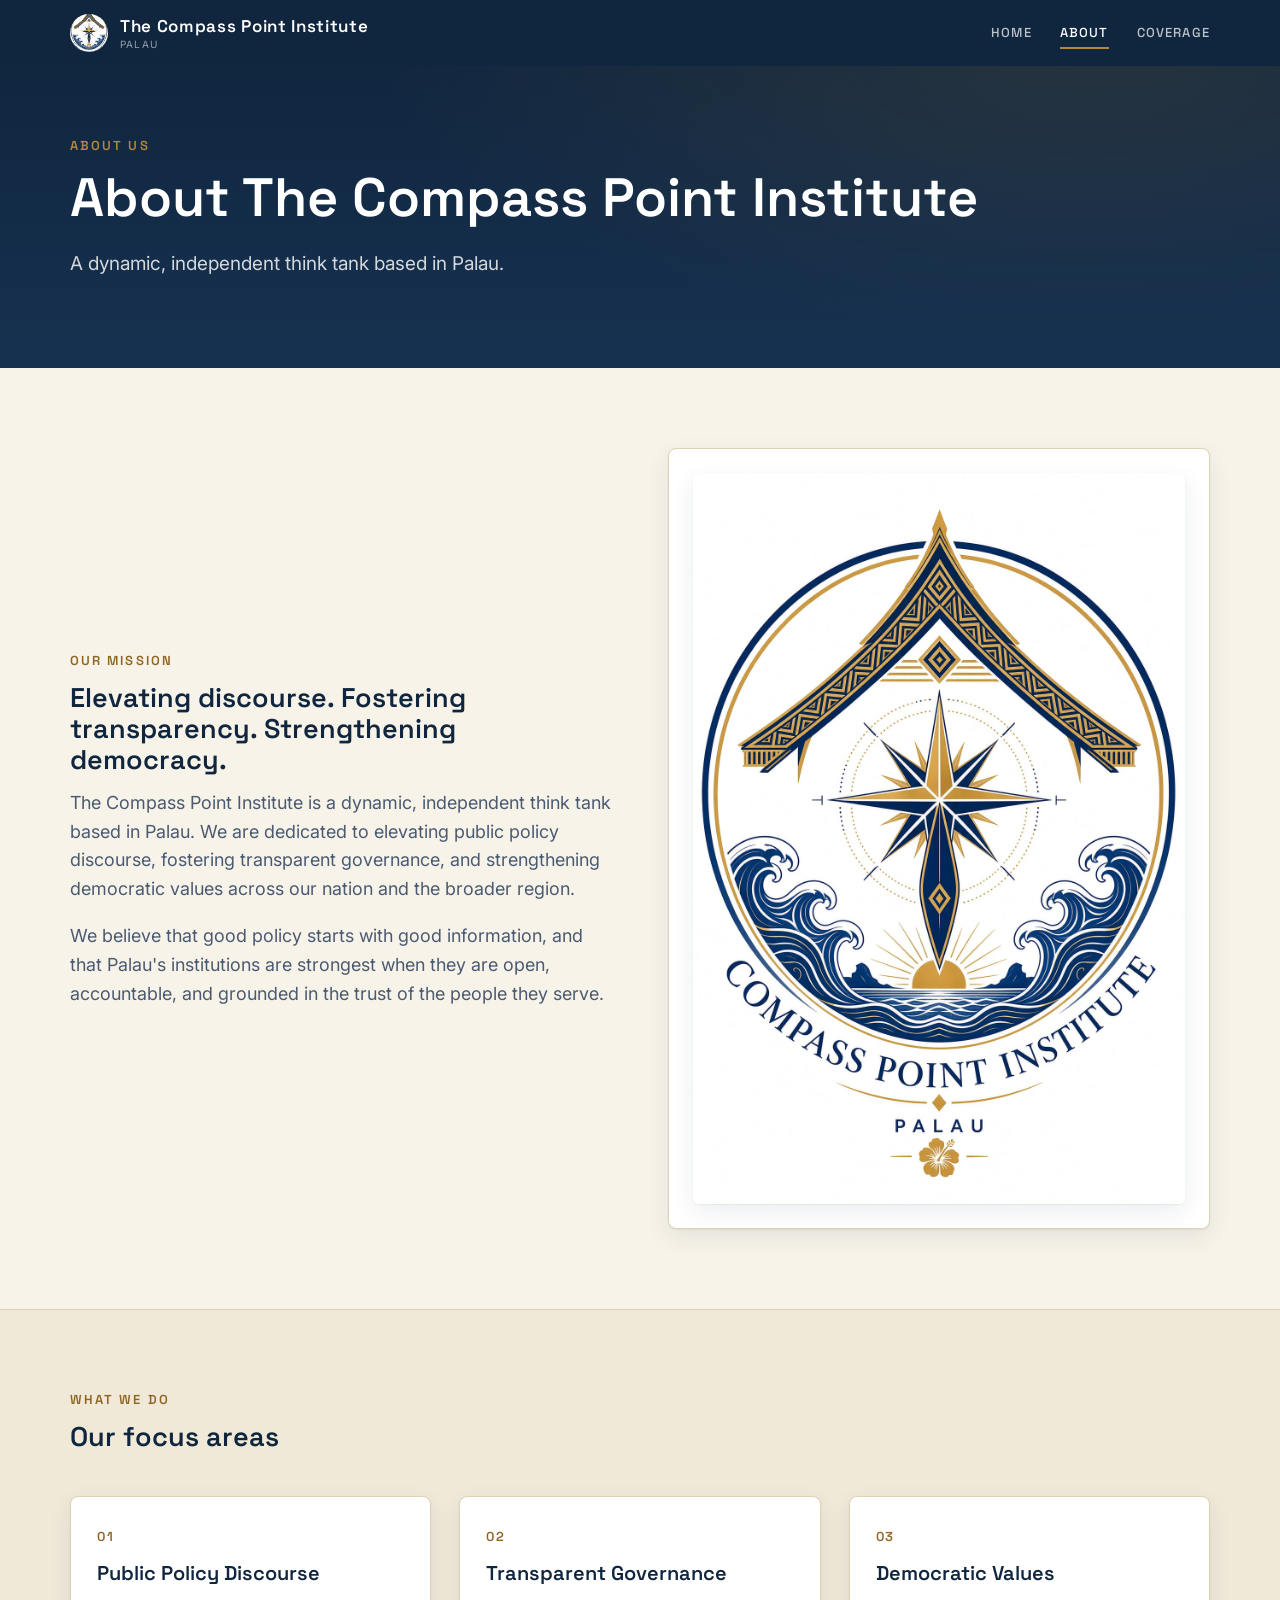
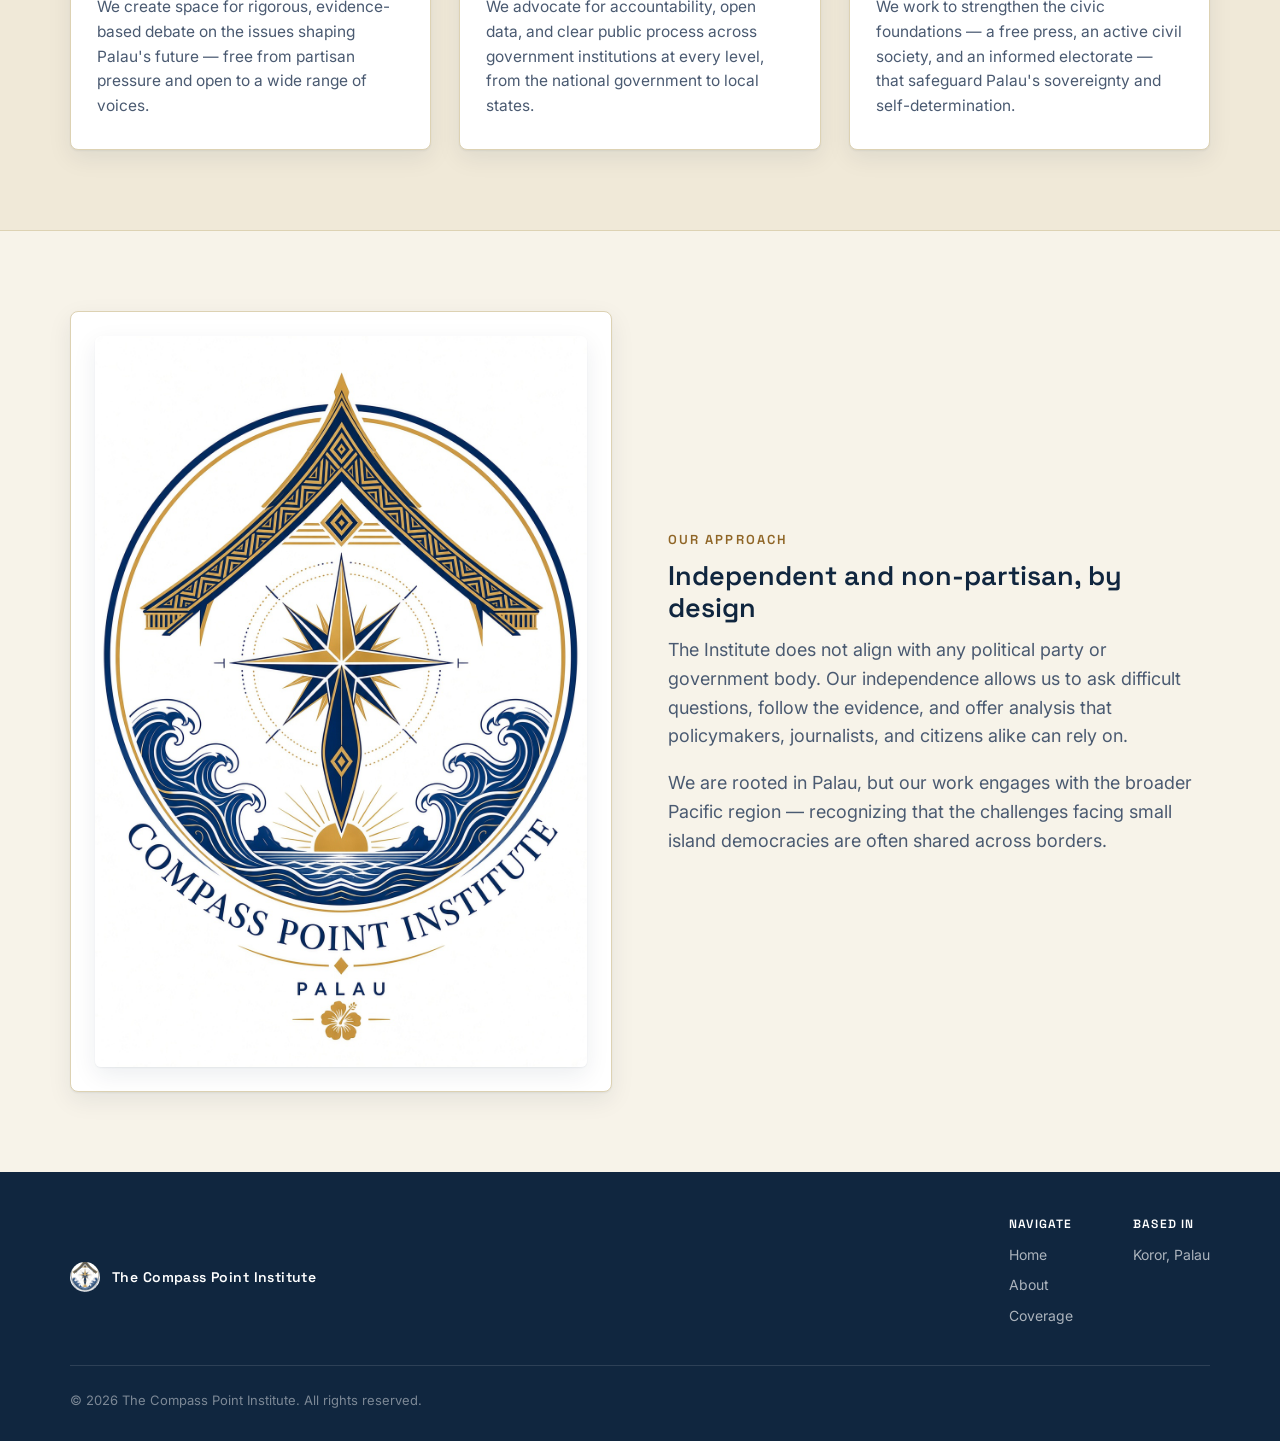
==== about.html @ ee7b90c0 "Fold Coverage into the front page as a section Remove the standalone coverage.html page and add an i" ====
<!DOCTYPE html>
<html lang="en">
<head>
<meta charset="UTF-8">
<meta name="viewport" content="width=device-width, initial-scale=1.0">
<title>About &mdash; The Compass Point Institute</title>
<meta name="description" content="Learn about The Compass Point Institute's mission to elevate public policy discourse, foster transparent governance, and strengthen democratic values in Palau.">
<link rel="icon" type="image/jpeg" href="assets/logo.jpg">
<link rel="preconnect" href="https://fonts.googleapis.com">
<link href="https://fonts.googleapis.com/css2?family=Space+Grotesk:wght@500;600;700&family=Inter:wght@400;500;600&display=swap" rel="stylesheet">
<link rel="stylesheet" href="styles.css">
</head>
<body>

<nav class="site-nav">
  <div class="wrap site-nav-inner">
    <a href="index.html" class="brand">
      <img src="assets/logo.jpg" alt="Compass Point Institute emblem">
      <span class="brand-text">The Compass Point Institute<small>Palau</small></span>
    </a>
    <button class="nav-toggle" aria-label="Toggle menu">&#9776;</button>
    <ul class="nav-links">
      <li><a href="index.html">Home</a></li>
      <li><a href="about.html" class="on">About</a></li>
      <li><a href="index.html#coverage">Coverage</a></li>
    </ul>
  </div>
</nav>

<header class="hero" style="padding: 70px 0;">
  <div class="wrap" style="grid-template-columns: 1fr;">
    <div>
      <span class="eyebrow">About Us</span>
      <h1>About The Compass Point Institute</h1>
      <p class="lede">A dynamic, independent think tank based in Palau.</p>
    </div>
  </div>
</header>

<section>
  <div class="wrap split">
    <div>
      <span class="eyebrow">Our Mission</span>
      <h2>Elevating discourse. Fostering transparency. Strengthening democracy.</h2>
      <p>The Compass Point Institute is a dynamic, independent think tank based in Palau. We are dedicated to elevating public policy discourse, fostering transparent governance, and strengthening democratic values across our nation and the broader region.</p>
      <p>We believe that good policy starts with good information, and that Palau's institutions are strongest when they are open, accountable, and grounded in the trust of the people they serve.</p>
    </div>
    <div class="img-box">
      <img src="assets/logo.jpg" alt="Compass Point Institute emblem">
    </div>
  </div>
</section>

<section class="section-alt">
  <div class="wrap">
    <div class="section-head">
      <span class="eyebrow">What We Do</span>
      <h2>Our focus areas</h2>
    </div>
    <div class="pillars">
      <div class="pillar-card">
        <span class="num">01</span>
        <h3>Public Policy Discourse</h3>
        <p>We create space for rigorous, evidence-based debate on the issues shaping Palau's future &mdash; free from partisan pressure and open to a wide range of voices.</p>
      </div>
      <div class="pillar-card">
        <span class="num">02</span>
        <h3>Transparent Governance</h3>
        <p>We advocate for accountability, open data, and clear public process across government institutions at every level, from the national government to local states.</p>
      </div>
      <div class="pillar-card">
        <span class="num">03</span>
        <h3>Democratic Values</h3>
        <p>We work to strengthen the civic foundations &mdash; a free press, an active civil society, and an informed electorate &mdash; that safeguard Palau's sovereignty and self-determination.</p>
      </div>
    </div>
  </div>
</section>

<section>
  <div class="wrap split">
    <div class="img-box">
      <img src="assets/logo.jpg" alt="Compass Point Institute emblem">
    </div>
    <div>
      <span class="eyebrow">Our Approach</span>
      <h2>Independent and non-partisan, by design</h2>
      <p>The Institute does not align with any political party or government body. Our independence allows us to ask difficult questions, follow the evidence, and offer analysis that policymakers, journalists, and citizens alike can rely on.</p>
      <p>We are rooted in Palau, but our work engages with the broader Pacific region &mdash; recognizing that the challenges facing small island democracies are often shared across borders.</p>
    </div>
  </div>
</section>

<footer class="site-footer">
  <div class="wrap">
    <div class="footer-top">
      <div class="footer-brand">
        <img src="assets/logo.jpg" alt="Compass Point Institute emblem">
        <span>The Compass Point Institute</span>
      </div>
      <div class="footer-cols">
        <div class="footer-col">
          <h4>Navigate</h4>
          <a href="index.html">Home</a>
          <a href="about.html">About</a>
          <a href="index.html#coverage">Coverage</a>
        </div>
        <div class="footer-col">
          <h4>Based In</h4>
          <p>Koror, Palau</p>
        </div>
      </div>
    </div>
    <div class="footer-bottom">
      <span>&copy; 2026 The Compass Point Institute. All rights reserved.</span>
    </div>
  </div>
</footer>

<script src="app.js"></script>
</body>
</html>
---- styles.css ----
:root {
  --paper: #f7f3e9;
  --paper-2: #f0e9d8;
  --card: #ffffff;
  --ink: #10263f;
  --ink-soft: #4a5a71;
  --line: #ddd2b3;
  --line-strong: #c7b98c;
  --gold: #b8863b;
  --gold-deep: #8f6526;
  --lagoon: #0e7a72;
  --shadow: 0 1px 2px rgba(16, 38, 63, 0.06), 0 8px 24px rgba(16, 38, 63, 0.08);
  --maxw: 1140px;
  --font-heading: "Space Grotesk", "Helvetica Neue", Arial, sans-serif;
  --font-body: "Inter", "Helvetica Neue", Arial, sans-serif;
}

* { box-sizing: border-box; }
html { -webkit-text-size-adjust: 100%; scroll-behavior: smooth; }

body {
  margin: 0;
  background: var(--paper);
  color: var(--ink);
  font-family: var(--font-body);
  font-size: 18px;
  line-height: 1.6;
  -webkit-font-smoothing: antialiased;
}

a { color: inherit; }
img { max-width: 100%; display: block; }

.wrap { width: min(var(--maxw), 92%); margin: 0 auto; }

h1, h2, h3, h4 {
  font-family: var(--font-heading);
  font-weight: 600;
  line-height: 1.15;
  margin: 0 0 0.5em;
  color: var(--ink);
}

p { margin: 0 0 1em; color: var(--ink-soft); }

.eyebrow {
  font-family: var(--font-heading);
  text-transform: uppercase;
  letter-spacing: 0.16em;
  font-size: 13px;
  font-weight: 600;
  color: var(--gold-deep);
  margin: 0 0 10px;
  display: block;
}

/* ---------- Nav ---------- */
.site-nav {
  background: var(--ink);
  position: sticky;
  top: 0;
  z-index: 40;
}
.site-nav-inner {
  display: flex;
  align-items: center;
  justify-content: space-between;
  padding: 14px 0;
  gap: 24px;
}
.brand {
  display: flex;
  align-items: center;
  gap: 12px;
  text-decoration: none;
  color: #fff;
}
.brand img {
  width: 38px;
  height: 38px;
  border-radius: 50%;
  object-fit: cover;
  object-position: 50% 45%;
}
.brand-text {
  font-family: var(--font-heading);
  font-weight: 600;
  letter-spacing: 0.04em;
  font-size: 17px;
  line-height: 1.2;
}
.brand-text small {
  display: block;
  font-family: var(--font-body);
  font-weight: 400;
  letter-spacing: 0.12em;
  text-transform: uppercase;
  font-size: 10px;
  color: rgba(255, 255, 255, 0.55);
  margin-top: 2px;
}
.nav-links {
  display: flex;
  gap: 28px;
  font-family: var(--font-heading);
  font-weight: 500;
  text-transform: uppercase;
  letter-spacing: 0.09em;
  font-size: 13px;
  list-style: none;
  margin: 0;
  padding: 0;
}
.nav-links a {
  color: rgba(255, 255, 255, 0.72);
  text-decoration: none;
  padding: 6px 0;
  border-bottom: 2px solid transparent;
}
.nav-links a:hover, .nav-links a.on {
  color: #fff;
  border-bottom-color: var(--gold);
}
.nav-toggle {
  display: none;
  background: none;
  border: 1px solid rgba(255,255,255,0.3);
  border-radius: 6px;
  color: #fff;
  width: 40px;
  height: 36px;
  font-size: 18px;
  cursor: pointer;
}

/* ---------- Hero ---------- */
.hero {
  background:
    radial-gradient(1200px 500px at 85% -10%, rgba(184,134,59,0.14), transparent 60%),
    linear-gradient(180deg, var(--ink) 0%, #163150 100%);
  color: #fff;
  padding: 90px 0 100px;
}
.hero .wrap {
  display: grid;
  grid-template-columns: 1.2fr 0.8fr;
  gap: 48px;
  align-items: center;
}
.hero h1 {
  color: #fff;
  font-size: clamp(34px, 4.4vw, 54px);
  margin-bottom: 20px;
}
.hero p.lede {
  color: rgba(255,255,255,0.82);
  font-size: 19px;
  max-width: 52ch;
}
.hero .eyebrow { color: var(--gold); }
.hero-emblem {
  justify-self: center;
  width: min(230px, 70%);
  filter: drop-shadow(0 12px 30px rgba(0,0,0,0.35));
}
.hero-emblem img { width: 100%; border-radius: 12px; }

.cta-row { display: flex; gap: 16px; margin-top: 30px; flex-wrap: wrap; }
.btn {
  display: inline-block;
  font-family: var(--font-heading);
  font-weight: 600;
  text-decoration: none;
  padding: 13px 26px;
  border-radius: 4px;
  letter-spacing: 0.03em;
  font-size: 15px;
  transition: transform 0.15s ease, box-shadow 0.15s ease;
}
.btn-gold {
  background: var(--gold);
  color: var(--ink);
}
.btn-gold:hover { background: #c8974a; }
.btn-ghost {
  border: 1px solid rgba(255,255,255,0.4);
  color: #fff;
}
.btn-ghost:hover { border-color: #fff; background: rgba(255,255,255,0.08); }

/* ---------- Sections ---------- */
section { padding: 80px 0; }
.section-tight { padding: 60px 0; }
.section-head { max-width: 62ch; margin-bottom: 44px; }
.section-alt { background: var(--paper-2); border-top: 1px solid var(--line); border-bottom: 1px solid var(--line); }

.pillars {
  display: grid;
  grid-template-columns: repeat(3, 1fr);
  gap: 28px;
}
.pillar-card {
  background: var(--card);
  border: 1px solid var(--line);
  border-radius: 8px;
  padding: 30px 26px;
  box-shadow: var(--shadow);
}
.pillar-card .num {
  font-family: var(--font-heading);
  color: var(--gold-deep);
  font-size: 13px;
  letter-spacing: 0.14em;
  font-weight: 600;
  margin-bottom: 14px;
  display: block;
}
.pillar-card h3 { font-size: 20px; margin-bottom: 10px; }
.pillar-card p { margin: 0; font-size: 15.5px; }

.split {
  display: grid;
  grid-template-columns: 1fr 1fr;
  gap: 56px;
  align-items: center;
}
.split img, .split .img-box {
  border-radius: 8px;
  box-shadow: var(--shadow);
}
.img-box {
  aspect-ratio: 3/4;
  background: var(--card);
  border: 1px solid var(--line);
  display: flex;
  align-items: center;
  justify-content: center;
  padding: 24px;
}
.img-box img { width: 100%; border-radius: 6px; }

.stat-row {
  display: grid;
  grid-template-columns: repeat(3, 1fr);
  gap: 28px;
  margin-top: 10px;
}
.stat {
  text-align: center;
  padding: 20px;
}
.stat .n {
  font-family: var(--font-heading);
  font-size: 40px;
  font-weight: 700;
  color: var(--gold-deep);
}
.stat .l {
  font-size: 13px;
  text-transform: uppercase;
  letter-spacing: 0.1em;
  color: var(--ink-soft);
}

/* ---------- Team ---------- */
.team-grid {
  display: grid;
  grid-template-columns: repeat(3, 1fr);
  gap: 30px;
}
.team-card {
  background: var(--card);
  border: 1px solid var(--line);
  border-radius: 8px;
  overflow: hidden;
  box-shadow: var(--shadow);
}
.team-photo {
  aspect-ratio: 1;
  background: linear-gradient(135deg, var(--paper-2), var(--line));
  display: flex;
  align-items: center;
  justify-content: center;
  color: var(--ink-soft);
  font-family: var(--font-heading);
  font-size: 13px;
  letter-spacing: 0.08em;
  text-transform: uppercase;
}
.team-body { padding: 20px 22px 24px; }
.team-body h3 { font-size: 18px; margin-bottom: 2px; }
.team-role {
  font-family: var(--font-heading);
  font-size: 13px;
  color: var(--gold-deep);
  text-transform: uppercase;
  letter-spacing: 0.06em;
  margin-bottom: 10px;
  display: block;
}
.team-body p { font-size: 15px; margin: 0; }
.placeholder-tag {
  display: inline-block;
  margin-top: 12px;
  font-size: 11px;
  text-transform: uppercase;
  letter-spacing: 0.08em;
  background: var(--paper-2);
  border: 1px dashed var(--line-strong);
  color: var(--ink-soft);
  padding: 3px 8px;
  border-radius: 4px;
}

/* ---------- Press / Coverage ---------- */
.press-list {
  display: flex;
  flex-direction: column;
  gap: 22px;
}
.press-card {
  background: var(--card);
  border: 1px solid var(--line);
  border-radius: 8px;
  padding: 30px 32px;
  box-shadow: var(--shadow);
  display: flex;
  justify-content: space-between;
  align-items: flex-start;
  gap: 24px;
  flex-wrap: wrap;
}
.press-card-body { flex: 1 1 420px; }
.press-meta {
  font-family: var(--font-heading);
  font-size: 12px;
  text-transform: uppercase;
  letter-spacing: 0.09em;
  color: var(--gold-deep);
  margin-bottom: 10px;
  display: block;
}
.press-card h3 { font-size: 21px; margin-bottom: 10px; }
.press-card p { margin: 0; font-size: 15.5px; }
.press-card .btn {
  flex-shrink: 0;
  font-size: 14px;
  padding: 11px 22px;
}

/* ---------- Contact ---------- */
.contact-grid {
  display: grid;
  grid-template-columns: 1fr 1fr;
  gap: 56px;
}
.contact-card {
  background: var(--card);
  border: 1px solid var(--line);
  border-radius: 8px;
  padding: 34px;
  box-shadow: var(--shadow);
}
.contact-list { list-style: none; margin: 0; padding: 0; }
.contact-list li {
  padding: 14px 0;
  border-bottom: 1px solid var(--line);
  display: flex;
  gap: 14px;
}
.contact-list li:last-child { border-bottom: none; }
.contact-list .k {
  font-family: var(--font-heading);
  font-size: 12px;
  text-transform: uppercase;
  letter-spacing: 0.1em;
  color: var(--gold-deep);
  width: 100px;
  flex-shrink: 0;
  padding-top: 2px;
}
.contact-list .v a { text-decoration: none; }
.contact-list .v a:hover { text-decoration: underline; }

/* ---------- Quote / CTA band ---------- */
.band {
  background: linear-gradient(180deg, #163150, var(--ink));
  color: #fff;
  text-align: center;
}
.band h2 { color: #fff; font-size: clamp(24px, 3vw, 34px); }
.band p { color: rgba(255,255,255,0.78); max-width: 60ch; margin: 0 auto 24px; }

/* ---------- Footer ---------- */
.site-footer {
  background: var(--ink);
  color: rgba(255,255,255,0.65);
  padding: 46px 0 30px;
  font-size: 14px;
}
.footer-top {
  display: flex;
  justify-content: space-between;
  gap: 40px;
  padding-bottom: 30px;
  border-bottom: 1px solid rgba(255,255,255,0.12);
  margin-bottom: 24px;
  flex-wrap: wrap;
}
.footer-brand { display: flex; gap: 12px; align-items: center; }
.footer-brand img {
  width: 30px;
  height: 30px;
  border-radius: 50%;
  object-fit: cover;
  object-position: 50% 45%;
}
.footer-brand span {
  font-family: var(--font-heading);
  color: #fff;
  font-weight: 600;
  letter-spacing: 0.03em;
}
.footer-cols { display: flex; gap: 60px; flex-wrap: wrap; }
.footer-col h4 {
  color: #fff;
  font-size: 12px;
  text-transform: uppercase;
  letter-spacing: 0.1em;
  margin-bottom: 12px;
}
.footer-col a, .footer-col p {
  display: block;
  color: rgba(255,255,255,0.65);
  text-decoration: none;
  margin-bottom: 8px;
  font-size: 14px;
}
.footer-col a:hover { color: #fff; }
.footer-bottom {
  display: flex;
  justify-content: space-between;
  flex-wrap: wrap;
  gap: 10px;
  font-size: 13px;
  color: rgba(255,255,255,0.45);
}

/* ---------- Responsive ---------- */
@media (max-width: 860px) {
  .hero .wrap { grid-template-columns: 1fr; text-align: left; }
  .hero-emblem { justify-self: start; width: 140px; order: -1; }
  .pillars, .team-grid, .stat-row { grid-template-columns: 1fr; }
  .split { grid-template-columns: 1fr; }
  .contact-grid { grid-template-columns: 1fr; }
  .nav-links {
    position: absolute;
    top: 100%; left: 0; right: 0;
    background: var(--ink);
    flex-direction: column;
    padding: 10px 0 20px;
    gap: 4px;
    display: none;
  }
  .nav-links.open { display: flex; }
  .nav-links a { display: block; padding: 10px 6%; }
  .nav-toggle { display: block; }
}
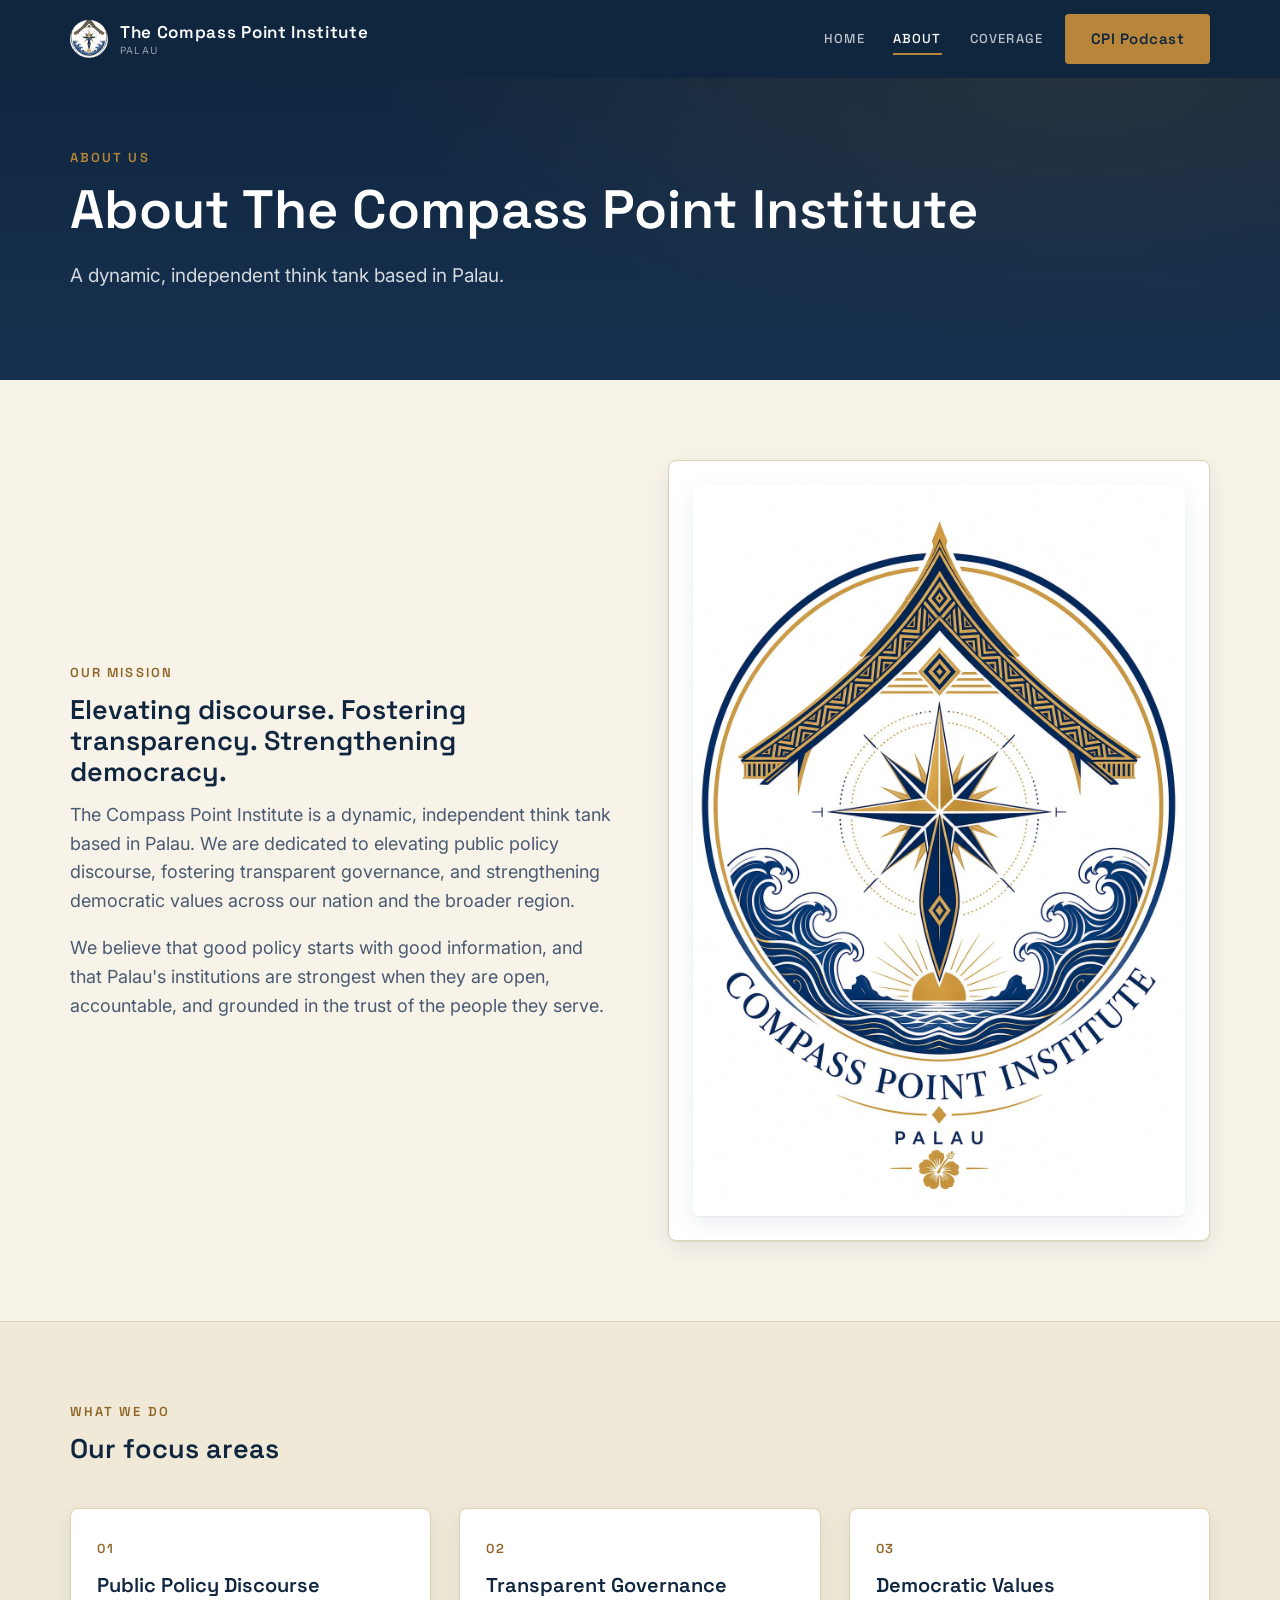
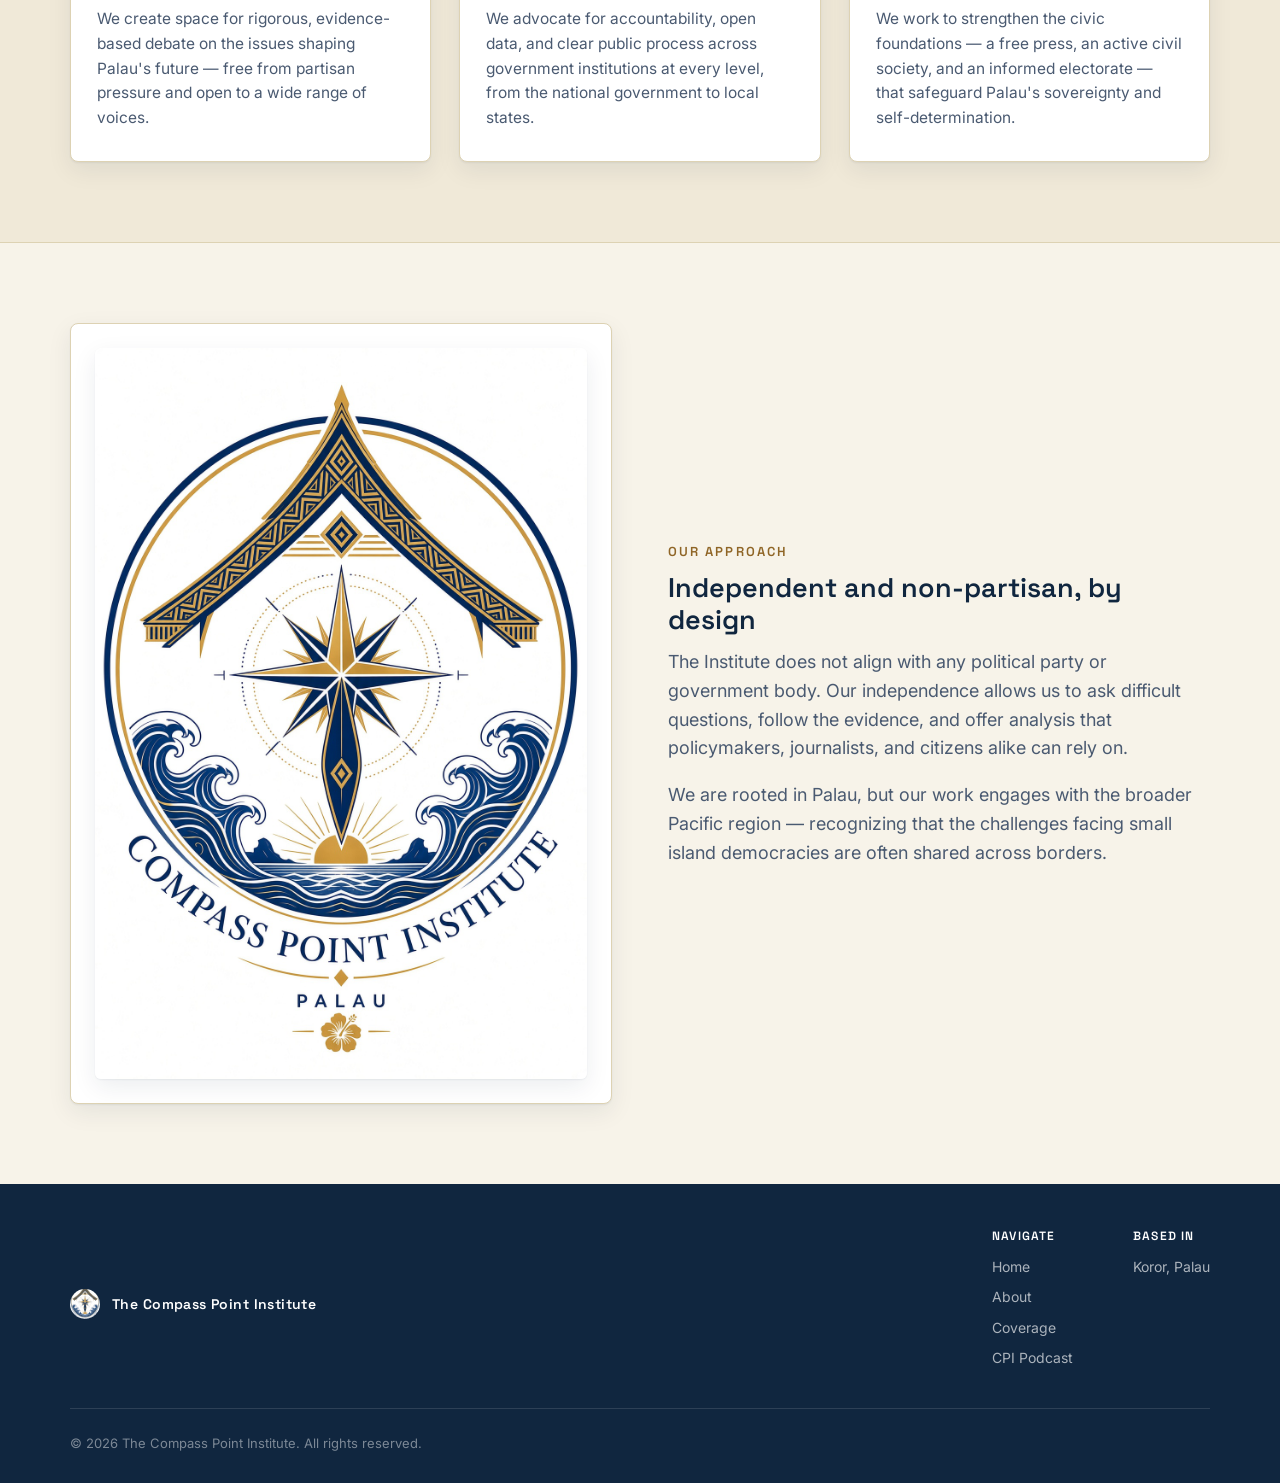
==== commit b0318d36: "Add CPI Podcast nav button and first episode Add a gold "CPI Podcast" button to the nav on Home/Abou" ====
--- a/about.html
+++ b/about.html
@@ -19,11 +19,14 @@
       <span class="brand-text">The Compass Point Institute<small>Palau</small></span>
     </a>
     <button class="nav-toggle" aria-label="Toggle menu">&#9776;</button>
-    <ul class="nav-links">
-      <li><a href="index.html">Home</a></li>
-      <li><a href="about.html" class="on">About</a></li>
-      <li><a href="index.html#coverage">Coverage</a></li>
-    </ul>
+    <div class="nav-right">
+      <ul class="nav-links">
+        <li><a href="index.html">Home</a></li>
+        <li><a href="about.html" class="on">About</a></li>
+        <li><a href="index.html#coverage">Coverage</a></li>
+      </ul>
+      <a href="podcast.html" class="btn btn-gold nav-btn">CPI Podcast</a>
+    </div>
   </div>
 </nav>
 
@@ -104,6 +107,7 @@
           <a href="index.html">Home</a>
           <a href="about.html">About</a>
           <a href="index.html#coverage">Coverage</a>
+          <a href="podcast.html">CPI Podcast</a>
         </div>
         <div class="footer-col">
           <h4>Based In</h4>
--- a/styles.css
+++ b/styles.css
@@ -99,6 +99,16 @@
   color: rgba(255, 255, 255, 0.55);
   margin-top: 2px;
 }
+.nav-right {
+  display: flex;
+  align-items: center;
+  gap: 22px;
+}
+.nav-btn {
+  padding: 9px 18px;
+  font-size: 12px;
+  white-space: nowrap;
+}
 .nav-links {
   display: flex;
   gap: 28px;
@@ -347,6 +357,30 @@
   font-size: 14px;
   padding: 11px 22px;
 }
+
+/* ---------- Episodes ---------- */
+.episode-card {
+  background: var(--card);
+  border: 1px solid var(--line);
+  border-radius: 8px;
+  overflow: hidden;
+  box-shadow: var(--shadow);
+  max-width: 720px;
+}
+.episode-video {
+  position: relative;
+  aspect-ratio: 16 / 9;
+  background: #000;
+}
+.episode-video iframe {
+  position: absolute;
+  inset: 0;
+  width: 100%;
+  height: 100%;
+  border: 0;
+}
+.episode-body { padding: 26px 28px; }
+.episode-body h3 { font-size: 20px; margin-bottom: 14px; }
 
 /* ---------- Contact ---------- */
 .contact-grid {
@@ -465,4 +499,8 @@
   .nav-links.open { display: flex; }
   .nav-links a { display: block; padding: 10px 6%; }
   .nav-toggle { display: block; }
-}
+  .nav-right { gap: 12px; }
+  .nav-btn { padding: 8px 12px; font-size: 11px; }
+  .brand-text { font-size: 14px; }
+  .brand-text small { display: none; }
+}
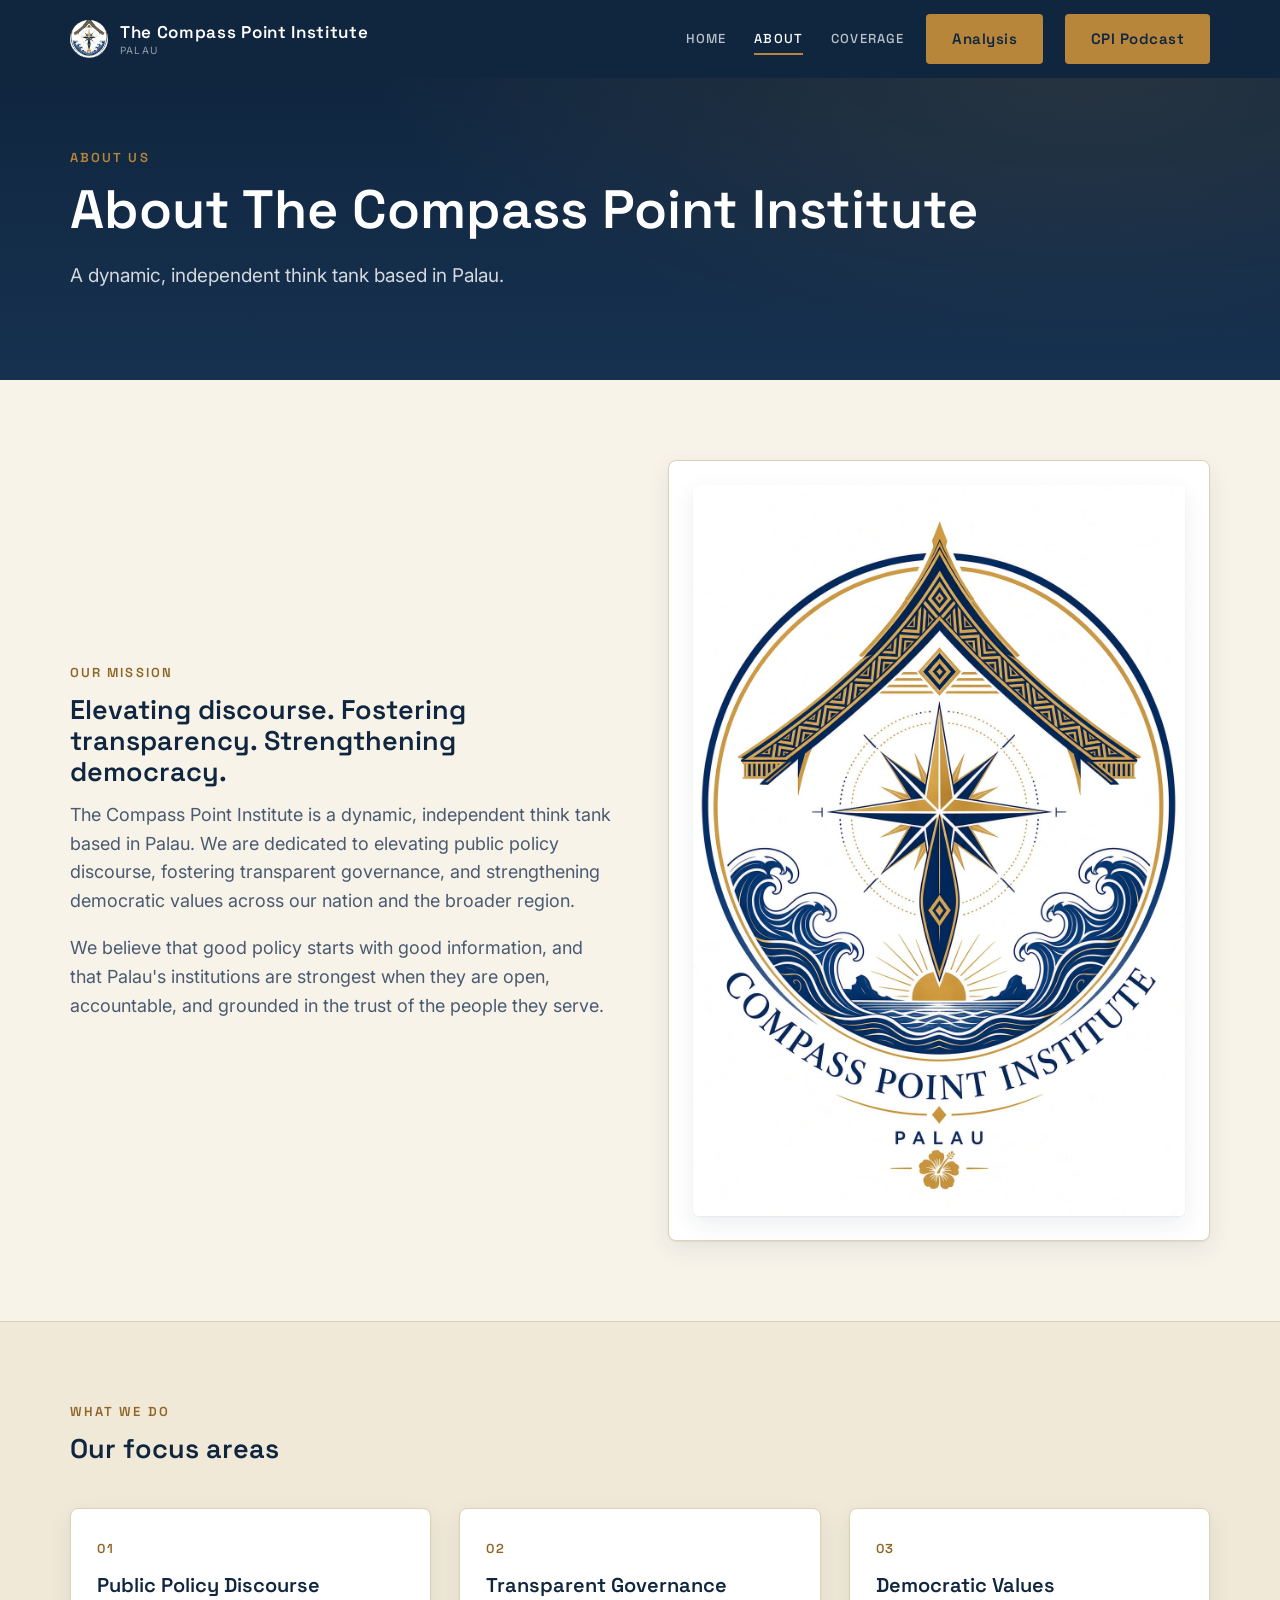
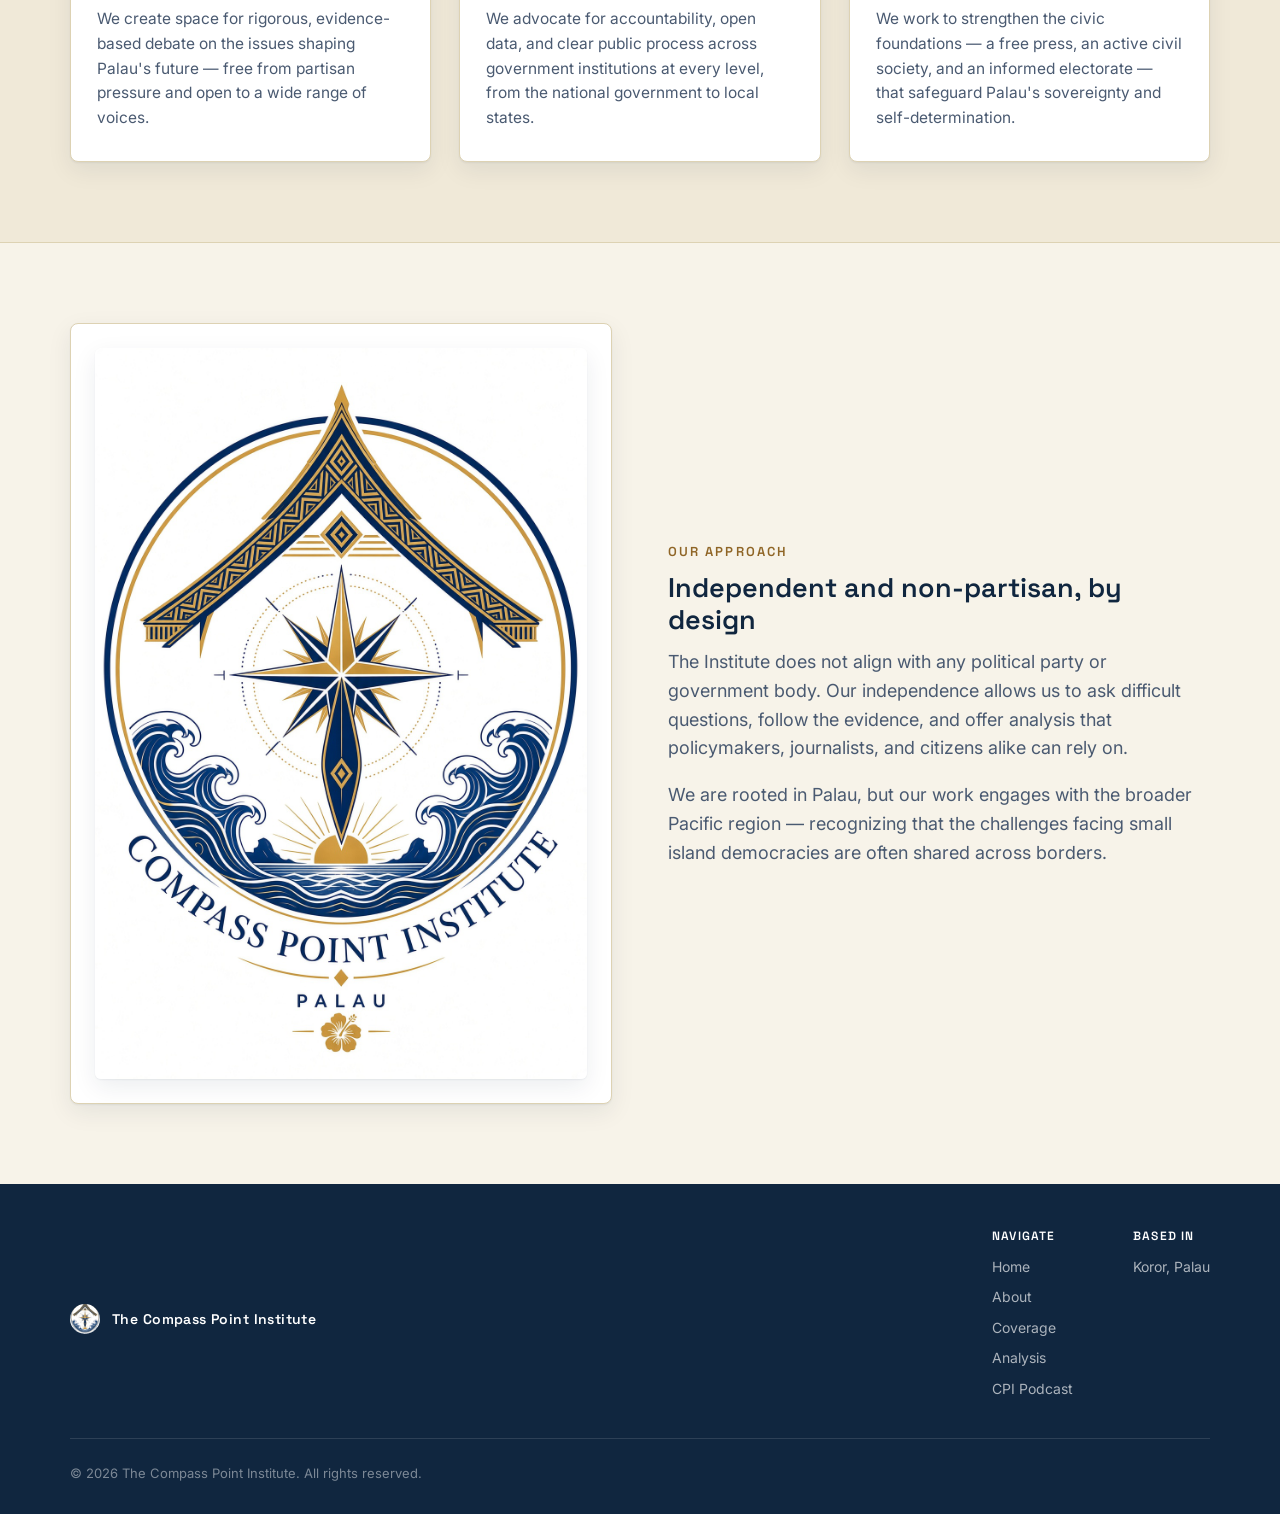
==== commit 41800231: "Add Analysis nav button and placeholder page New analysis.html follows the same coming-soon pattern " ====
--- a/about.html
+++ b/about.html
@@ -25,6 +25,7 @@
         <li><a href="about.html" class="on">About</a></li>
         <li><a href="index.html#coverage">Coverage</a></li>
       </ul>
+      <a href="analysis.html" class="btn btn-gold nav-btn">Analysis</a>
       <a href="podcast.html" class="btn btn-gold nav-btn">CPI Podcast</a>
     </div>
   </div>
@@ -107,6 +108,7 @@
           <a href="index.html">Home</a>
           <a href="about.html">About</a>
           <a href="index.html#coverage">Coverage</a>
+          <a href="analysis.html">Analysis</a>
           <a href="podcast.html">CPI Podcast</a>
         </div>
         <div class="footer-col">
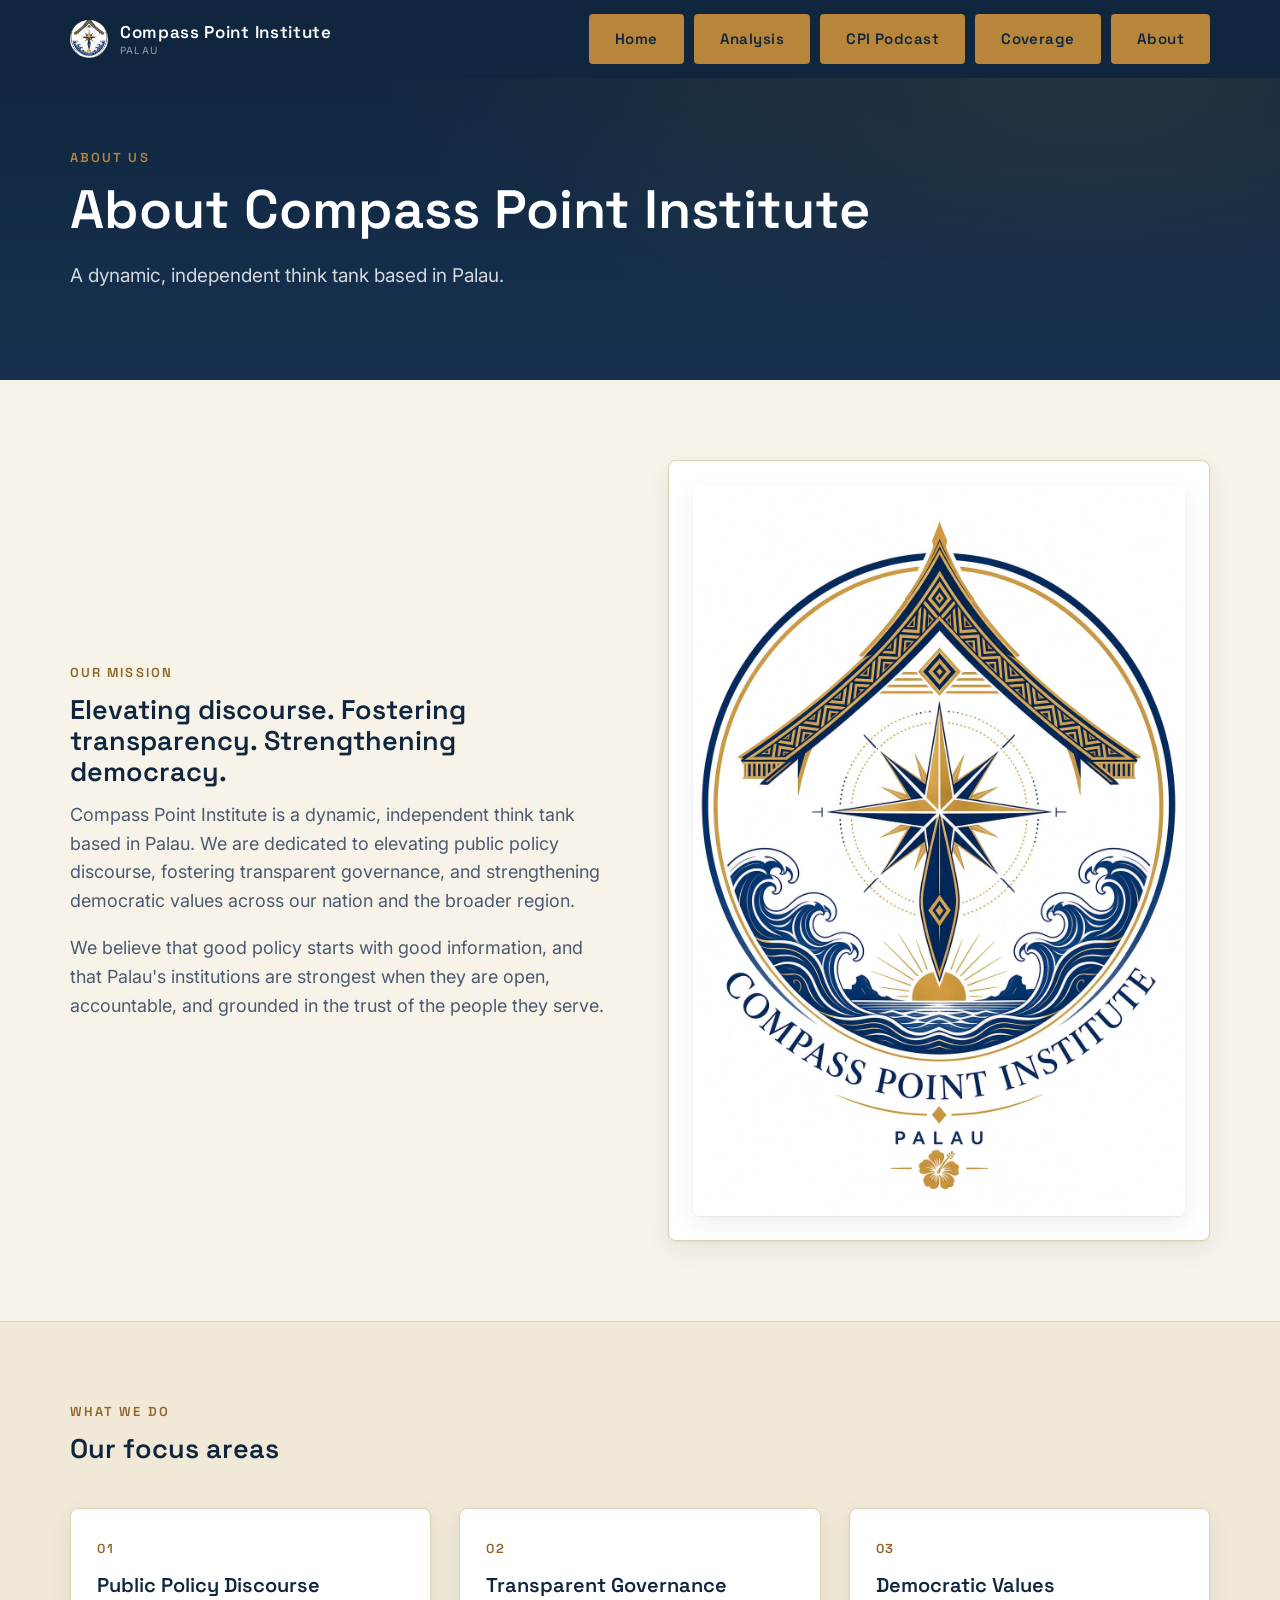
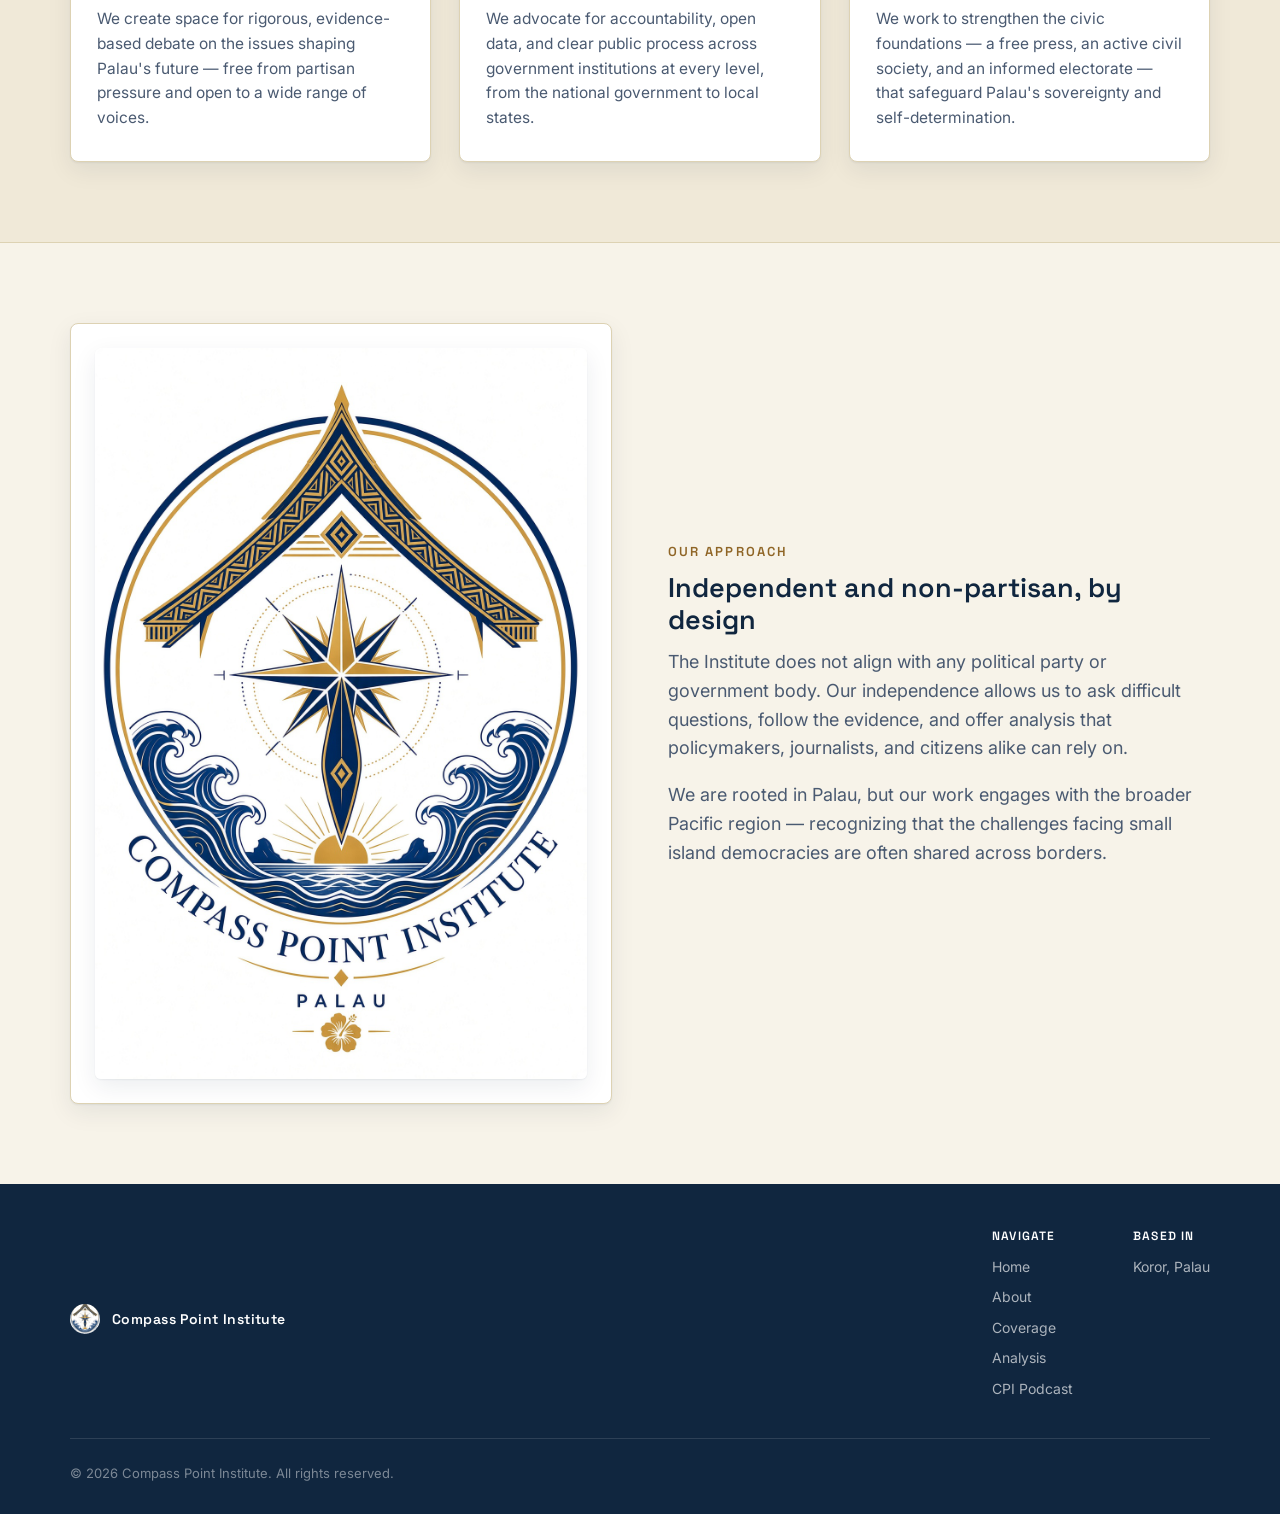
==== commit 4d743c62: "Unify nav as buttons, reorder, add homepage teasers, drop "The" - Reorder nav to Home, Analysis, CPI" ====
--- a/about.html
+++ b/about.html
@@ -3,8 +3,8 @@
 <head>
 <meta charset="UTF-8">
 <meta name="viewport" content="width=device-width, initial-scale=1.0">
-<title>About &mdash; The Compass Point Institute</title>
-<meta name="description" content="Learn about The Compass Point Institute's mission to elevate public policy discourse, foster transparent governance, and strengthen democratic values in Palau.">
+<title>About &mdash; Compass Point Institute</title>
+<meta name="description" content="Learn about Compass Point Institute's mission to elevate public policy discourse, foster transparent governance, and strengthen democratic values in Palau.">
 <link rel="icon" type="image/jpeg" href="assets/logo.jpg">
 <link rel="preconnect" href="https://fonts.googleapis.com">
 <link href="https://fonts.googleapis.com/css2?family=Space+Grotesk:wght@500;600;700&family=Inter:wght@400;500;600&display=swap" rel="stylesheet">
@@ -16,18 +16,16 @@
   <div class="wrap site-nav-inner">
     <a href="index.html" class="brand">
       <img src="assets/logo.jpg" alt="Compass Point Institute emblem">
-      <span class="brand-text">The Compass Point Institute<small>Palau</small></span>
+      <span class="brand-text">Compass Point Institute<small>Palau</small></span>
     </a>
     <button class="nav-toggle" aria-label="Toggle menu">&#9776;</button>
-    <div class="nav-right">
-      <ul class="nav-links">
-        <li><a href="index.html">Home</a></li>
-        <li><a href="about.html" class="on">About</a></li>
-        <li><a href="index.html#coverage">Coverage</a></li>
-      </ul>
-      <a href="analysis.html" class="btn btn-gold nav-btn">Analysis</a>
-      <a href="podcast.html" class="btn btn-gold nav-btn">CPI Podcast</a>
-    </div>
+    <ul class="nav-links">
+      <li><a href="index.html" class="btn btn-gold nav-btn">Home</a></li>
+      <li><a href="analysis.html" class="btn btn-gold nav-btn">Analysis</a></li>
+      <li><a href="podcast.html" class="btn btn-gold nav-btn">CPI Podcast</a></li>
+      <li><a href="index.html#coverage" class="btn btn-gold nav-btn">Coverage</a></li>
+      <li><a href="about.html" class="btn btn-gold nav-btn">About</a></li>
+    </ul>
   </div>
 </nav>
 
@@ -35,7 +33,7 @@
   <div class="wrap" style="grid-template-columns: 1fr;">
     <div>
       <span class="eyebrow">About Us</span>
-      <h1>About The Compass Point Institute</h1>
+      <h1>About Compass Point Institute</h1>
       <p class="lede">A dynamic, independent think tank based in Palau.</p>
     </div>
   </div>
@@ -46,7 +44,7 @@
     <div>
       <span class="eyebrow">Our Mission</span>
       <h2>Elevating discourse. Fostering transparency. Strengthening democracy.</h2>
-      <p>The Compass Point Institute is a dynamic, independent think tank based in Palau. We are dedicated to elevating public policy discourse, fostering transparent governance, and strengthening democratic values across our nation and the broader region.</p>
+      <p>Compass Point Institute is a dynamic, independent think tank based in Palau. We are dedicated to elevating public policy discourse, fostering transparent governance, and strengthening democratic values across our nation and the broader region.</p>
       <p>We believe that good policy starts with good information, and that Palau's institutions are strongest when they are open, accountable, and grounded in the trust of the people they serve.</p>
     </div>
     <div class="img-box">
@@ -100,7 +98,7 @@
     <div class="footer-top">
       <div class="footer-brand">
         <img src="assets/logo.jpg" alt="Compass Point Institute emblem">
-        <span>The Compass Point Institute</span>
+        <span>Compass Point Institute</span>
       </div>
       <div class="footer-cols">
         <div class="footer-col">
@@ -118,7 +116,7 @@
       </div>
     </div>
     <div class="footer-bottom">
-      <span>&copy; 2026 The Compass Point Institute. All rights reserved.</span>
+      <span>&copy; 2026 Compass Point Institute. All rights reserved.</span>
     </div>
   </div>
 </footer>
--- a/styles.css
+++ b/styles.css
@@ -99,37 +99,19 @@
   color: rgba(255, 255, 255, 0.55);
   margin-top: 2px;
 }
-.nav-right {
-  display: flex;
-  align-items: center;
-  gap: 22px;
-}
 .nav-btn {
   padding: 9px 18px;
   font-size: 12px;
+  text-transform: none;
   white-space: nowrap;
 }
 .nav-links {
   display: flex;
-  gap: 28px;
-  font-family: var(--font-heading);
-  font-weight: 500;
-  text-transform: uppercase;
-  letter-spacing: 0.09em;
-  font-size: 13px;
+  align-items: center;
+  gap: 10px;
   list-style: none;
   margin: 0;
   padding: 0;
-}
-.nav-links a {
-  color: rgba(255, 255, 255, 0.72);
-  text-decoration: none;
-  padding: 6px 0;
-  border-bottom: 2px solid transparent;
-}
-.nav-links a:hover, .nav-links a.on {
-  color: #fff;
-  border-bottom-color: var(--gold);
 }
 .nav-toggle {
   display: none;
@@ -487,20 +469,14 @@
   .pillars, .team-grid, .stat-row { grid-template-columns: 1fr; }
   .split { grid-template-columns: 1fr; }
   .contact-grid { grid-template-columns: 1fr; }
+  .site-nav-inner { flex-wrap: wrap; row-gap: 12px; }
   .nav-links {
-    position: absolute;
-    top: 100%; left: 0; right: 0;
-    background: var(--ink);
-    flex-direction: column;
-    padding: 10px 0 20px;
-    gap: 4px;
-    display: none;
+    width: 100%;
+    flex-wrap: wrap;
+    gap: 8px;
   }
-  .nav-links.open { display: flex; }
-  .nav-links a { display: block; padding: 10px 6%; }
-  .nav-toggle { display: block; }
-  .nav-right { gap: 12px; }
-  .nav-btn { padding: 8px 12px; font-size: 11px; }
+  .nav-toggle { display: none; }
+  .nav-btn { padding: 7px 12px; font-size: 11px; }
   .brand-text { font-size: 14px; }
   .brand-text small { display: none; }
 }
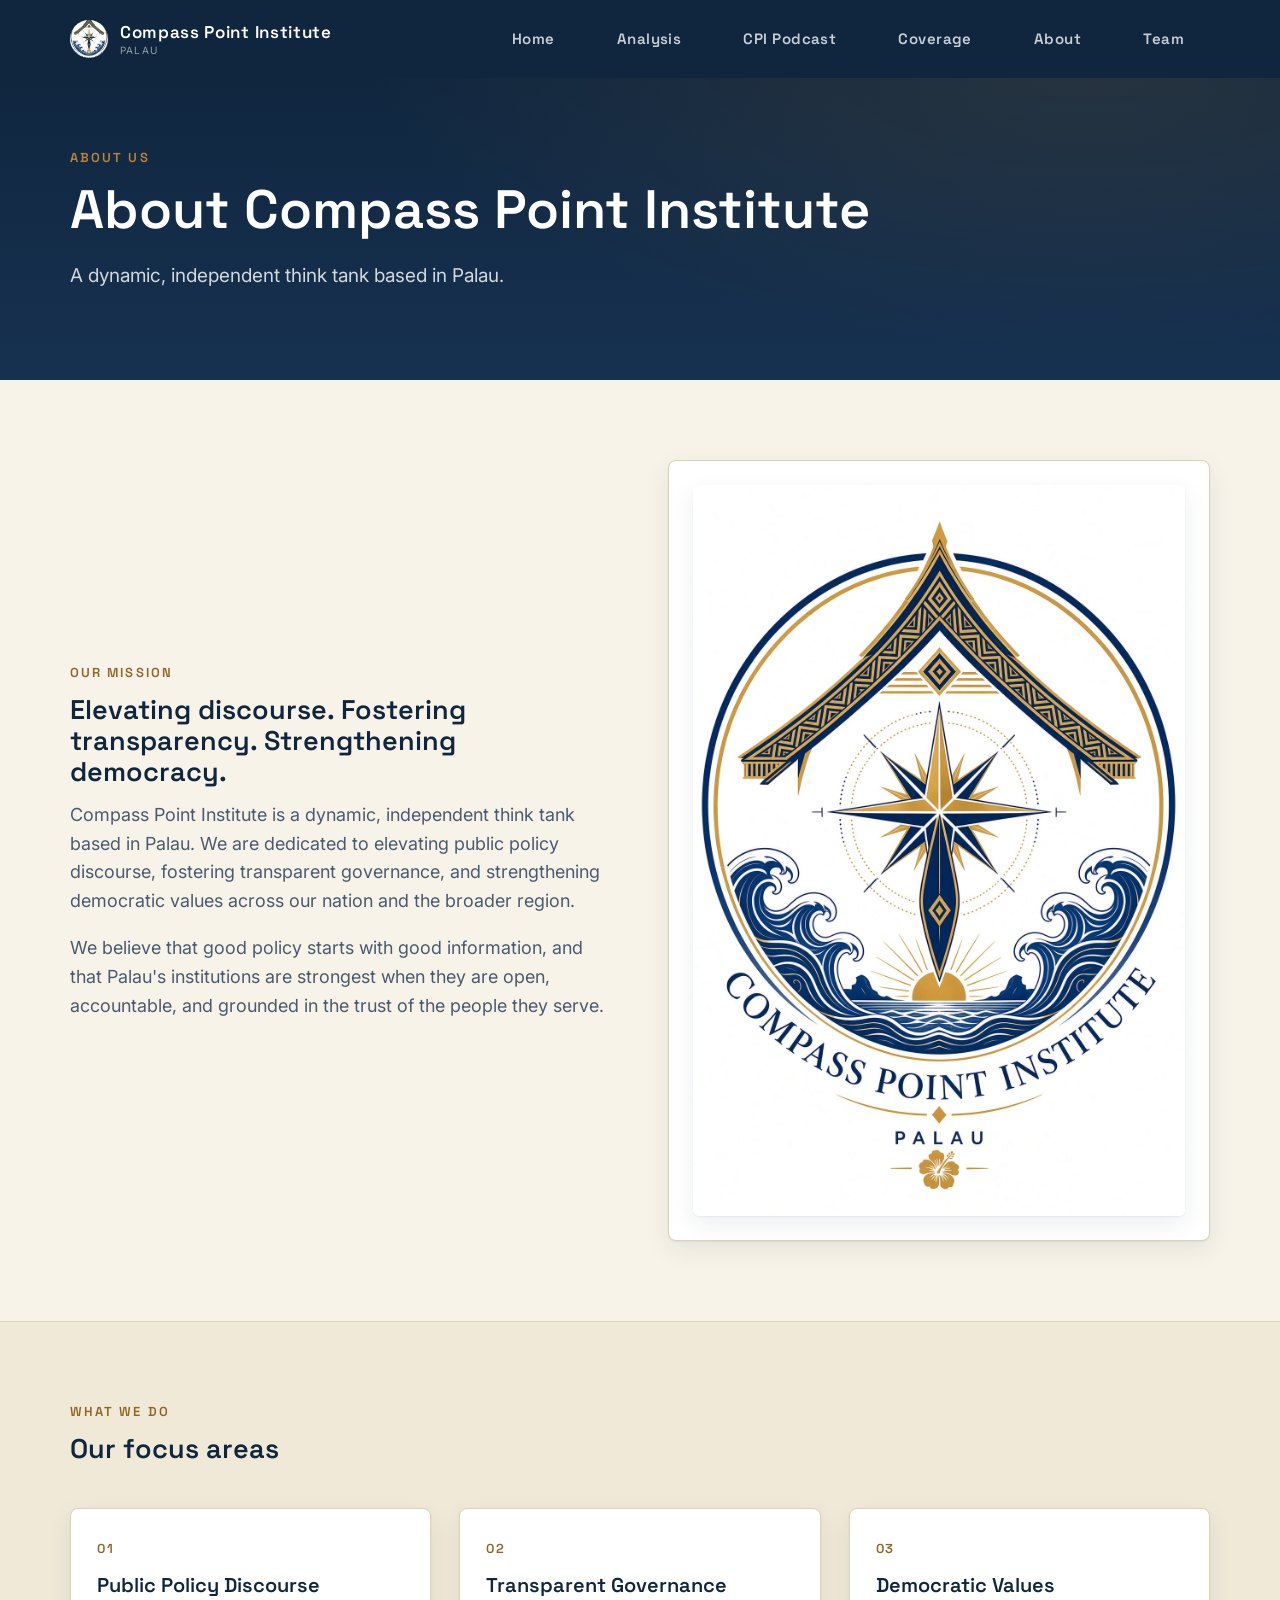
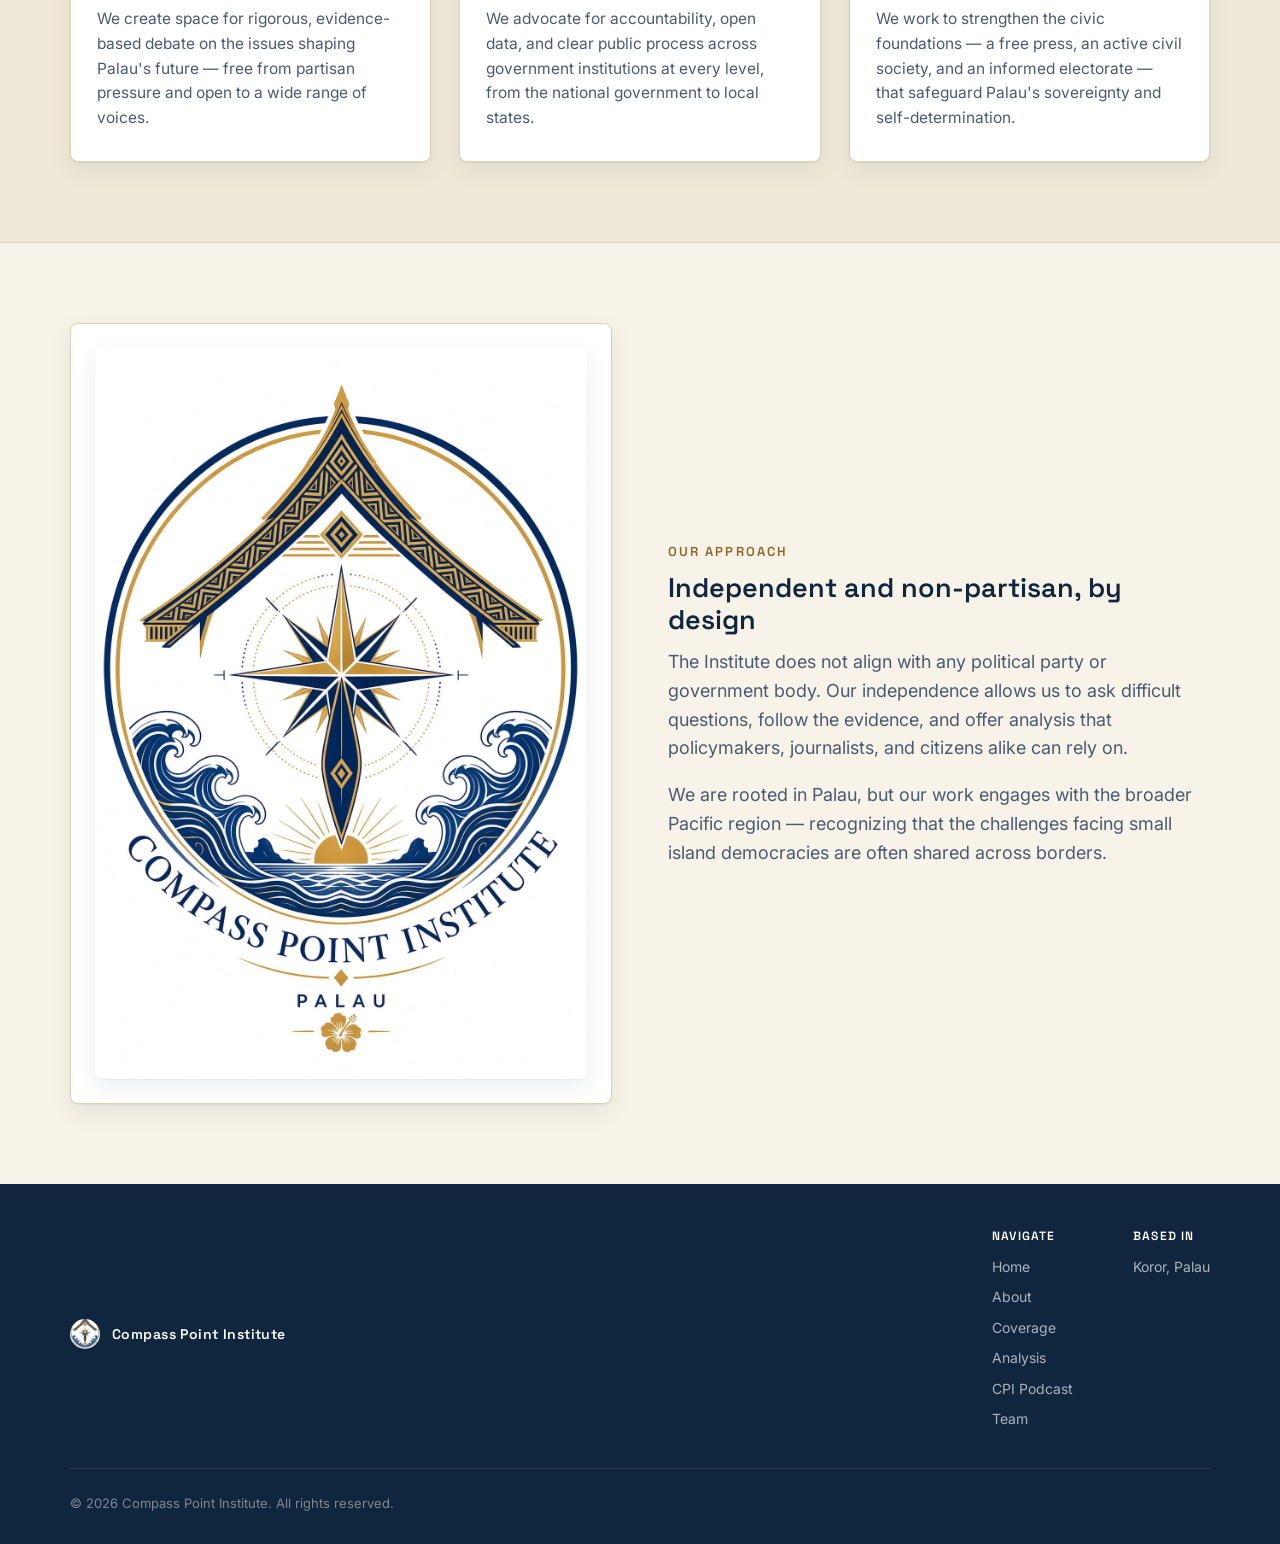
==== commit c90d5a80: "Add Team page New team.html with placeholder leadership cards (reusing the team-grid content already" ====
--- a/about.html
+++ b/about.html
@@ -25,6 +25,7 @@
       <li><a href="podcast.html" class="btn btn-gold nav-btn">CPI Podcast</a></li>
       <li><a href="index.html#coverage" class="btn btn-gold nav-btn">Coverage</a></li>
       <li><a href="about.html" class="btn btn-gold nav-btn">About</a></li>
+      <li><a href="team.html" class="btn btn-gold nav-btn">Team</a></li>
     </ul>
   </div>
 </nav>
@@ -108,6 +109,7 @@
           <a href="index.html#coverage">Coverage</a>
           <a href="analysis.html">Analysis</a>
           <a href="podcast.html">CPI Podcast</a>
+          <a href="team.html">Team</a>
         </div>
         <div class="footer-col">
           <h4>Based In</h4>
--- a/styles.css
+++ b/styles.css
@@ -100,10 +100,19 @@
   margin-top: 2px;
 }
 .nav-btn {
-  padding: 9px 18px;
-  font-size: 12px;
+  padding: 9px 10px;
+  font-size: 13px;
   text-transform: none;
   white-space: nowrap;
+}
+.nav-links .nav-btn {
+  background: none;
+  color: rgba(255, 255, 255, 0.78);
+  border-radius: 0;
+}
+.nav-links .nav-btn:hover {
+  background: none;
+  color: #fff;
 }
 .nav-links {
   display: flex;
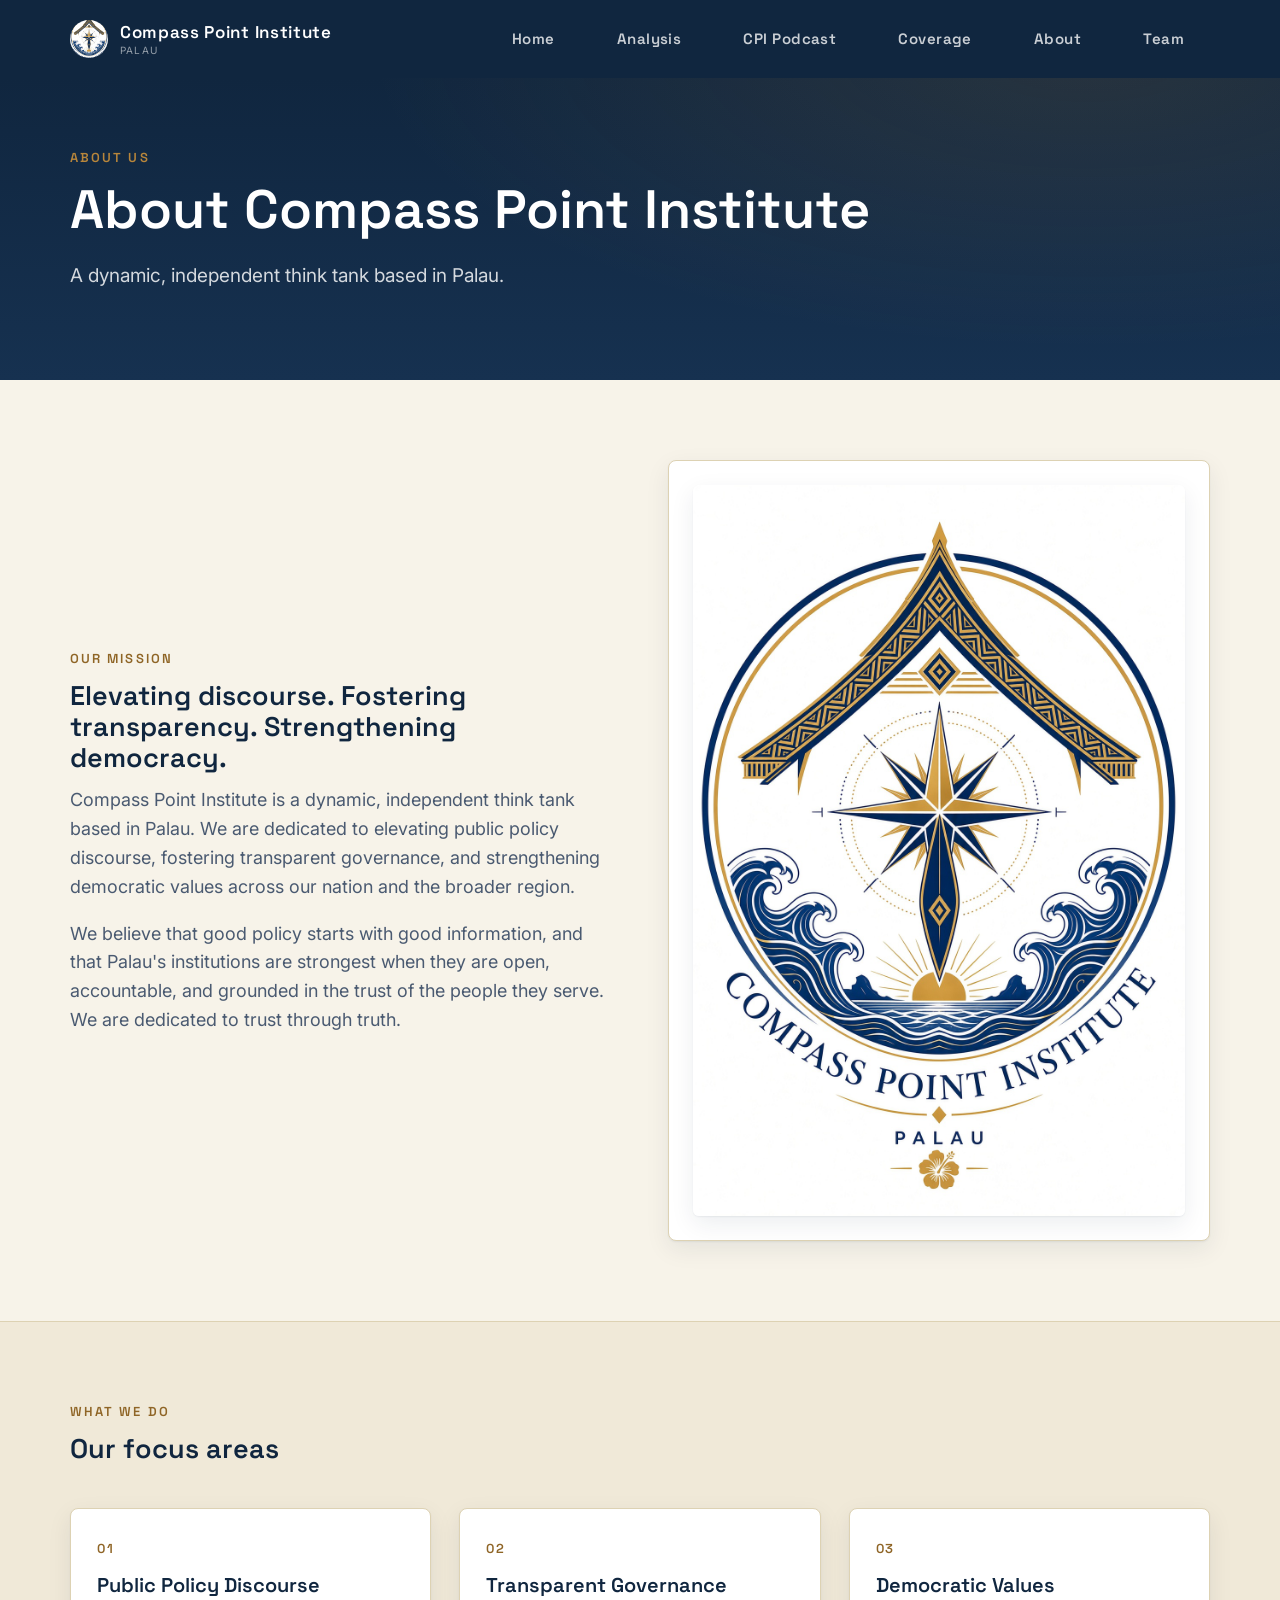
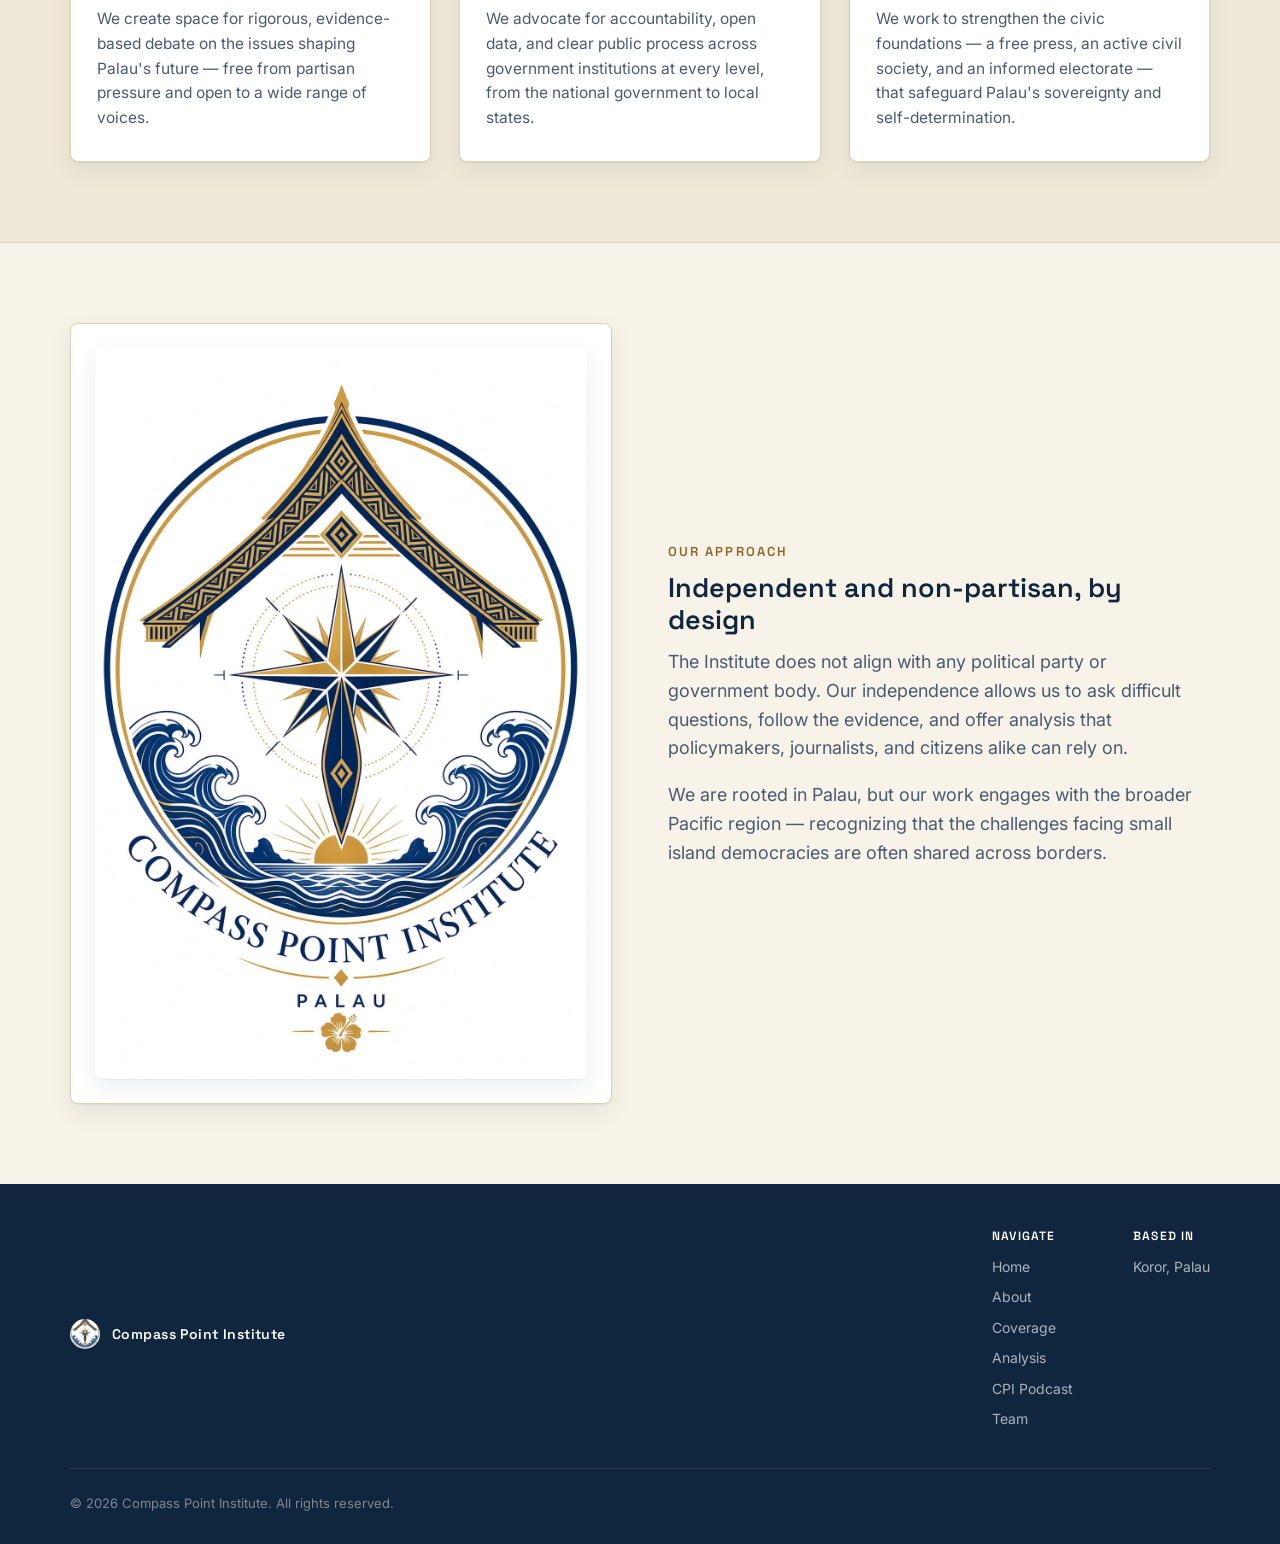
==== commit a4d32980: "Add "trust through truth" line to About mission paragraph Co-Authored-By: Claude Sonnet 5 <noreply@a" ====
--- a/about.html
+++ b/about.html
@@ -46,7 +46,7 @@
       <span class="eyebrow">Our Mission</span>
       <h2>Elevating discourse. Fostering transparency. Strengthening democracy.</h2>
       <p>Compass Point Institute is a dynamic, independent think tank based in Palau. We are dedicated to elevating public policy discourse, fostering transparent governance, and strengthening democratic values across our nation and the broader region.</p>
-      <p>We believe that good policy starts with good information, and that Palau's institutions are strongest when they are open, accountable, and grounded in the trust of the people they serve.</p>
+      <p>We believe that good policy starts with good information, and that Palau's institutions are strongest when they are open, accountable, and grounded in the trust of the people they serve. We are dedicated to trust through truth.</p>
     </div>
     <div class="img-box">
       <img src="assets/logo.jpg" alt="Compass Point Institute emblem">
--- a/styles.css
+++ b/styles.css
@@ -288,6 +288,27 @@
   letter-spacing: 0.08em;
   text-transform: uppercase;
 }
+.leader-photo {
+  aspect-ratio: 3 / 4;
+  border-radius: 8px;
+  border: 1px solid var(--line);
+  background: linear-gradient(135deg, var(--paper-2), var(--line));
+  display: flex;
+  align-items: center;
+  justify-content: center;
+  color: var(--ink-soft);
+  font-family: var(--font-heading);
+  font-size: 13px;
+  letter-spacing: 0.08em;
+  text-transform: uppercase;
+  overflow: hidden;
+}
+.leader-photo img {
+  width: 100%;
+  height: 100%;
+  object-fit: cover;
+}
+.leader-bio p { margin-bottom: 1em; }
 .team-body { padding: 20px 22px 24px; }
 .team-body h3 { font-size: 18px; margin-bottom: 2px; }
 .team-role {
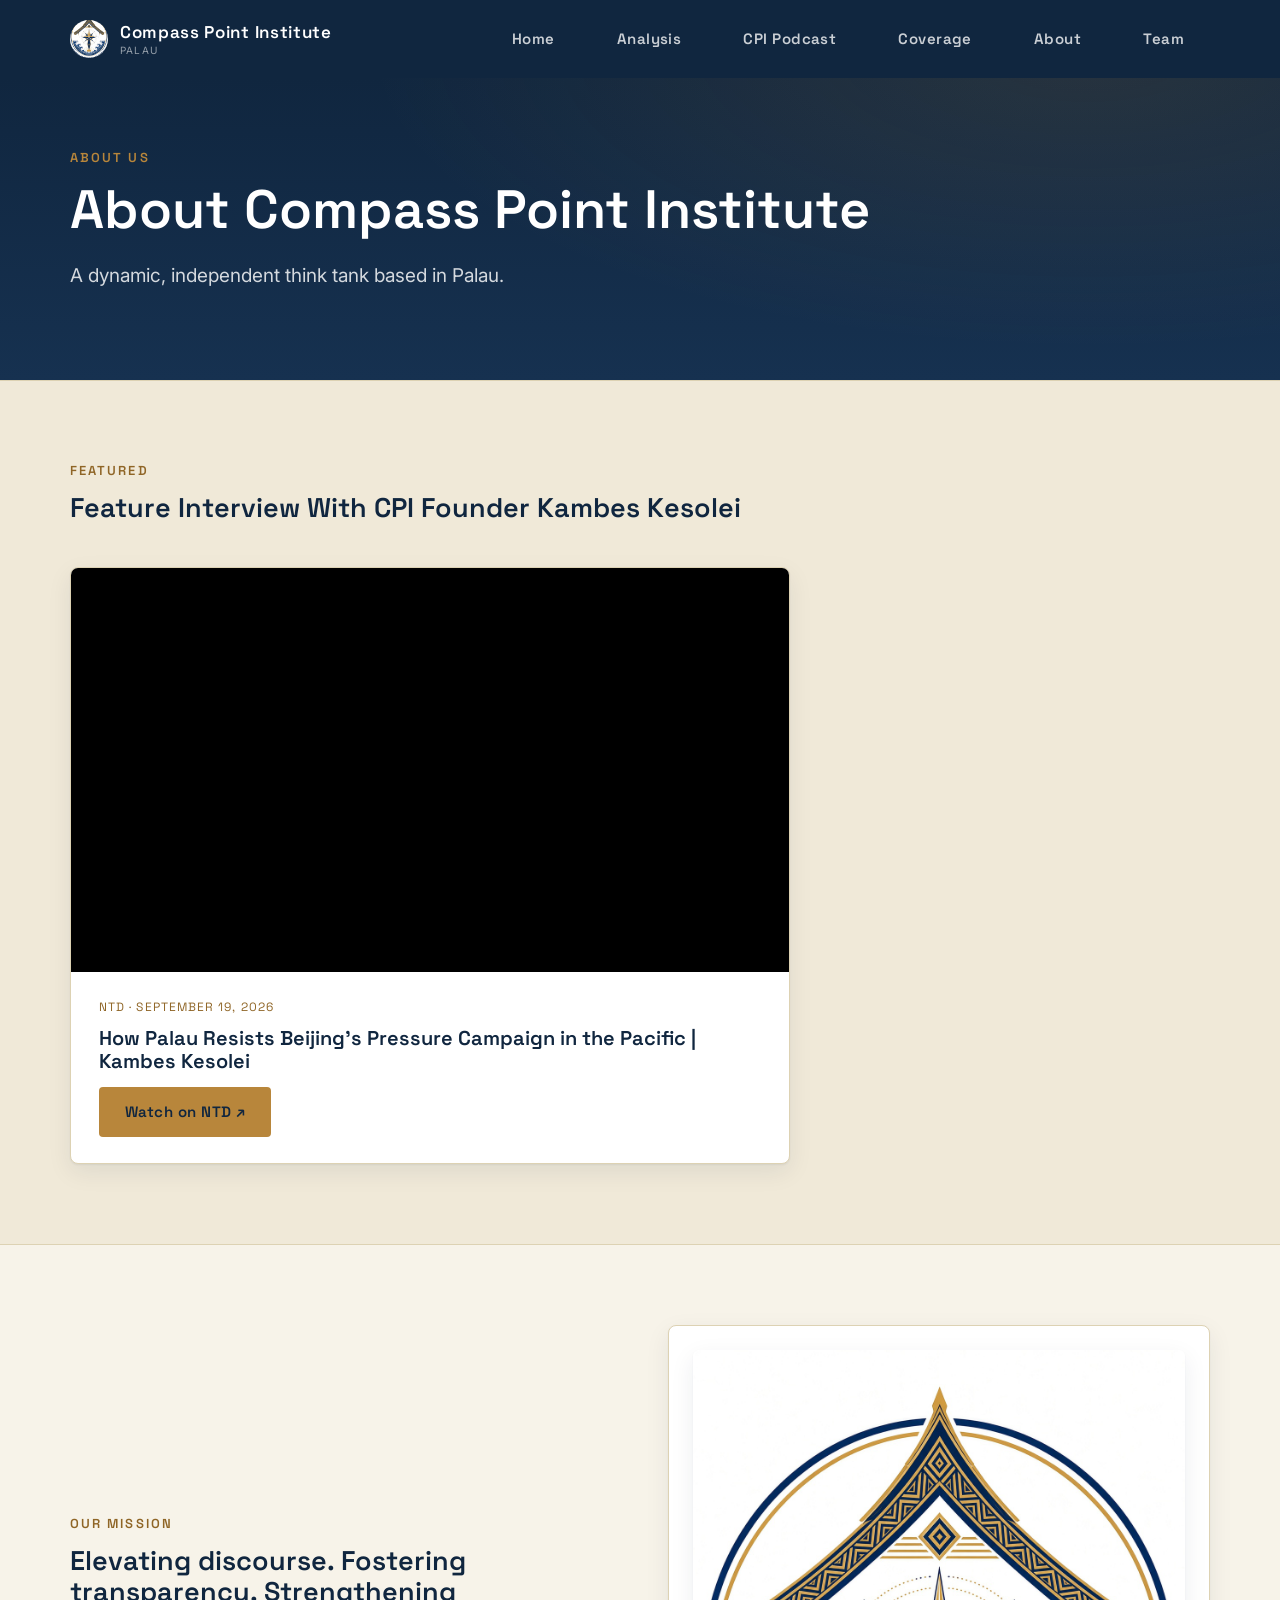
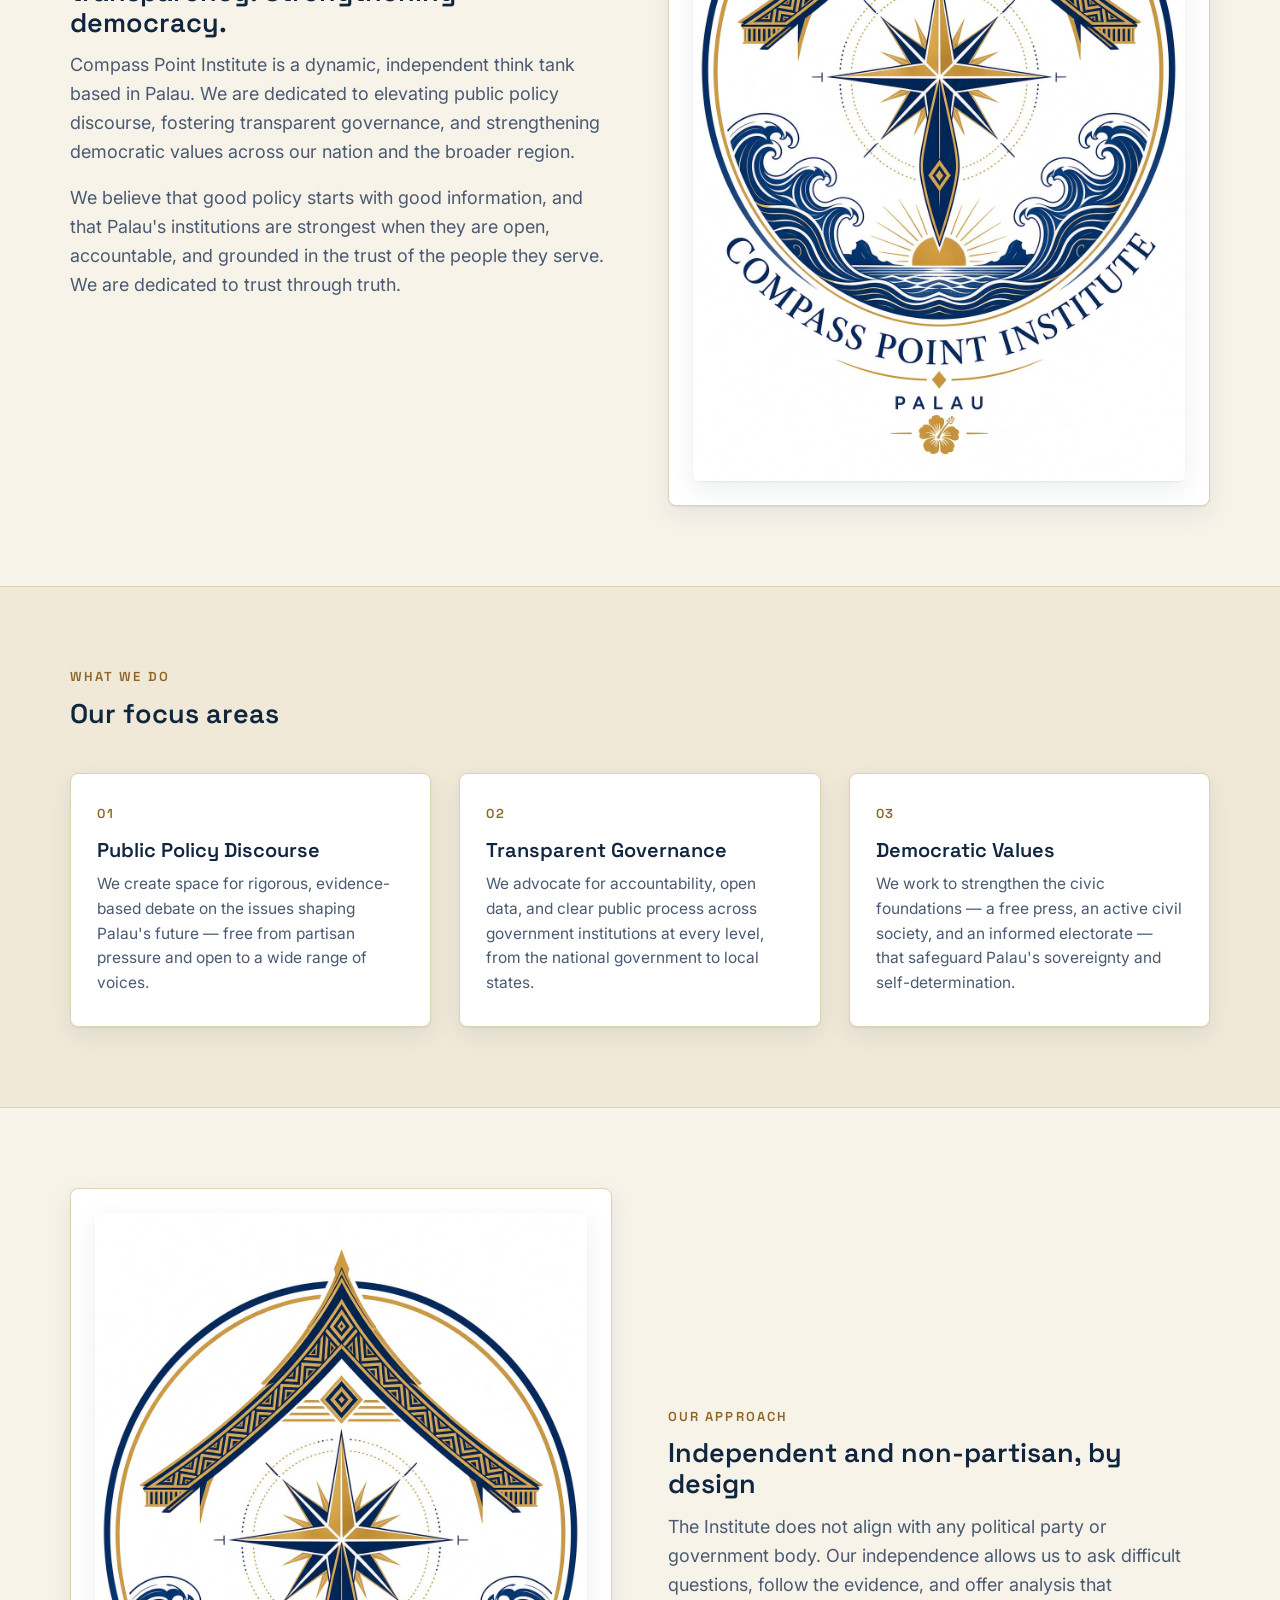
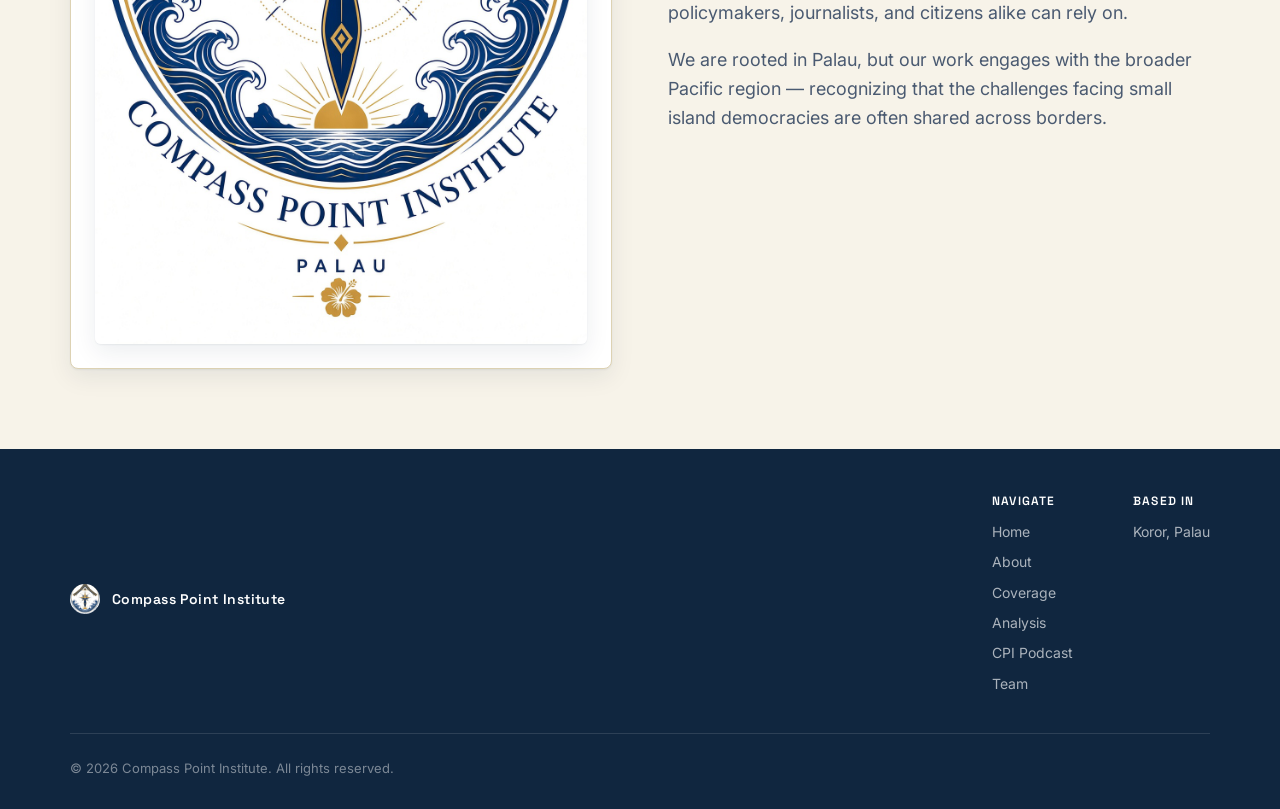
==== commit a1472b60: "Add NTD interview to About page and Coverage section Embed the player on the About page under the he" ====
--- a/about.html
+++ b/about.html
@@ -39,6 +39,25 @@
     </div>
   </div>
 </header>
+
+<section id="interview" class="section-alt">
+  <div class="wrap">
+    <div class="section-head">
+      <span class="eyebrow">Featured</span>
+      <h2>Feature Interview With CPI Founder Kambes Kesolei</h2>
+    </div>
+    <div class="episode-card">
+      <div class="episode-video">
+        <iframe src="https://vod.brightchat.com/embed/d9c59802-4cfe-4185-bcf0-d4fe8c8d384e" title="How Palau Resists Beijing's Pressure Campaign in the Pacific | Kambes Kesolei" allow="autoplay; fullscreen; picture-in-picture" allowfullscreen loading="lazy"></iframe>
+      </div>
+      <div class="episode-body">
+        <span class="press-meta">NTD &middot; September 19, 2026</span>
+        <h3>How Palau Resists Beijing&rsquo;s Pressure Campaign in the Pacific | Kambes Kesolei</h3>
+        <a href="https://www.ntd.com/ntdplus/how-palau-resists-beijings-pressure-campaign-in-the-pacific-kambes-kesolei_1173812.html" class="btn btn-gold" target="_blank" rel="noopener">Watch on NTD &nearr;</a>
+      </div>
+    </div>
+  </div>
+</section>
 
 <section>
   <div class="wrap split">
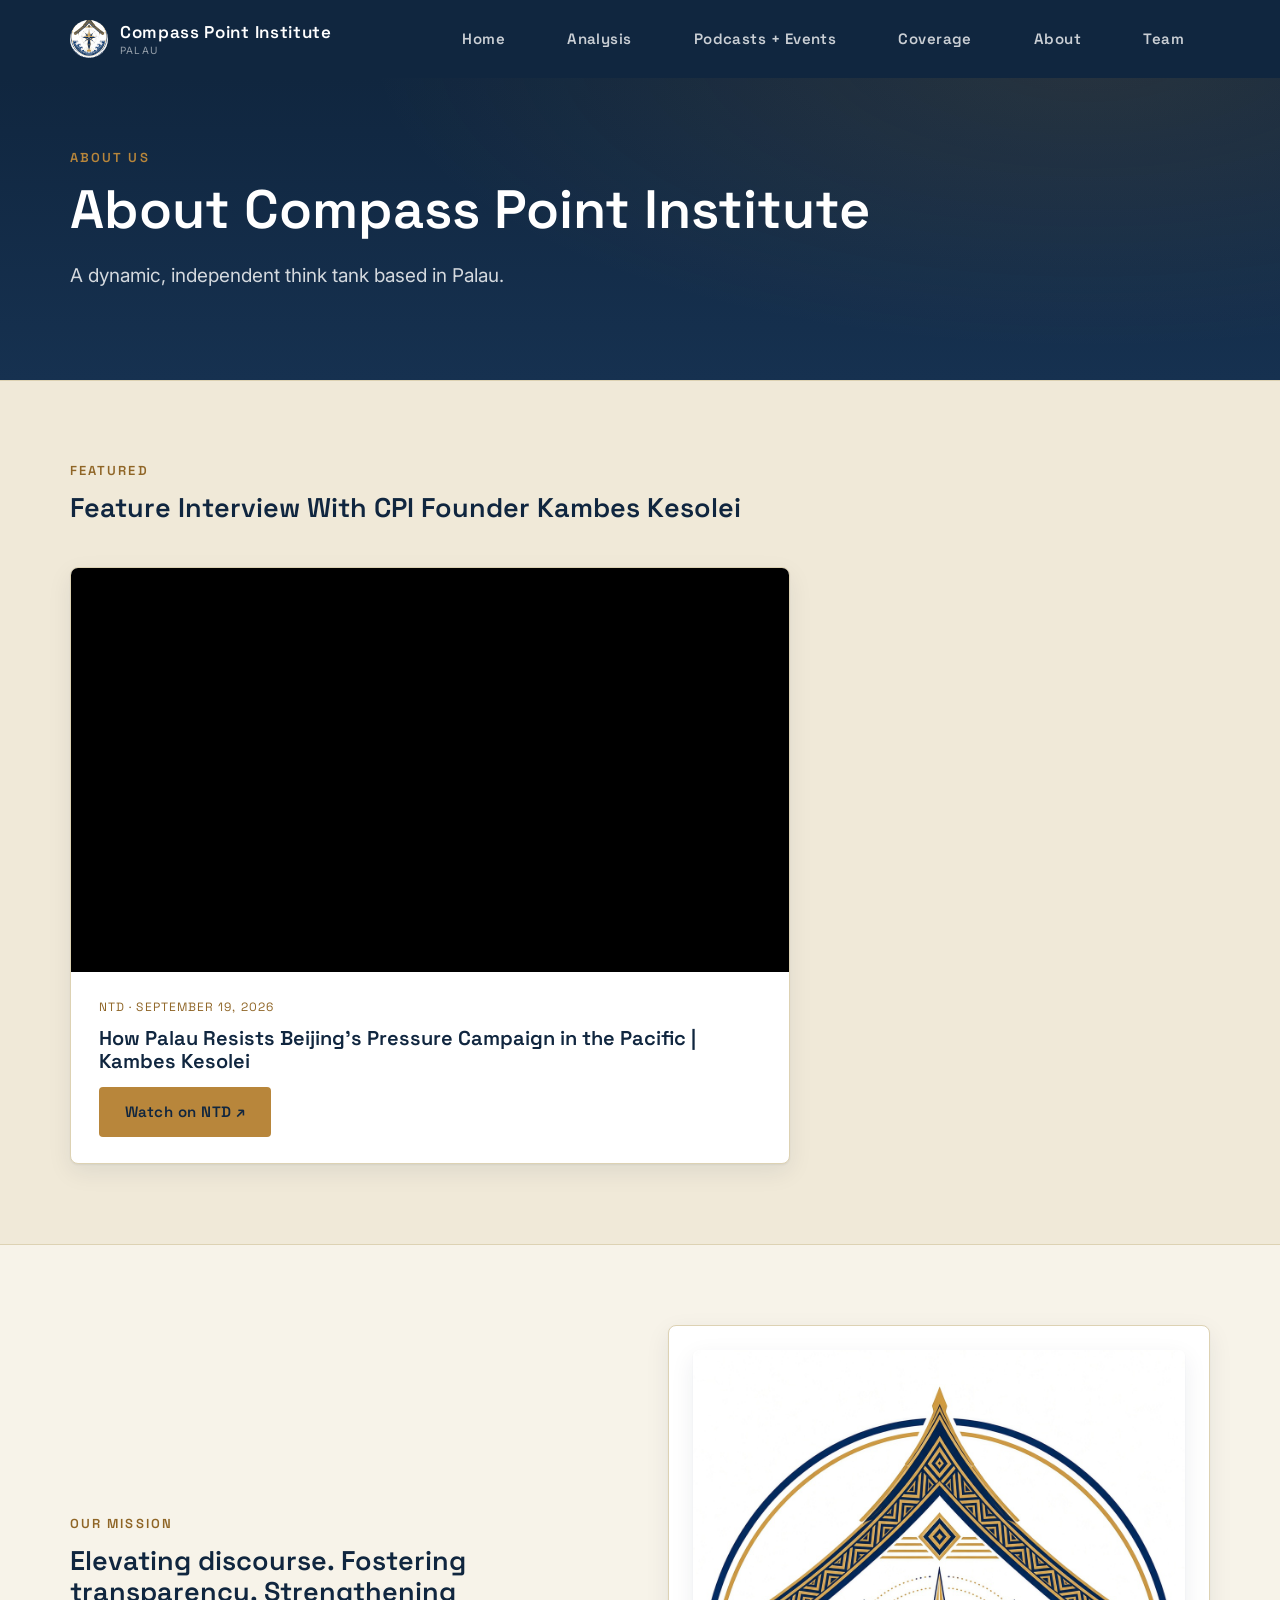
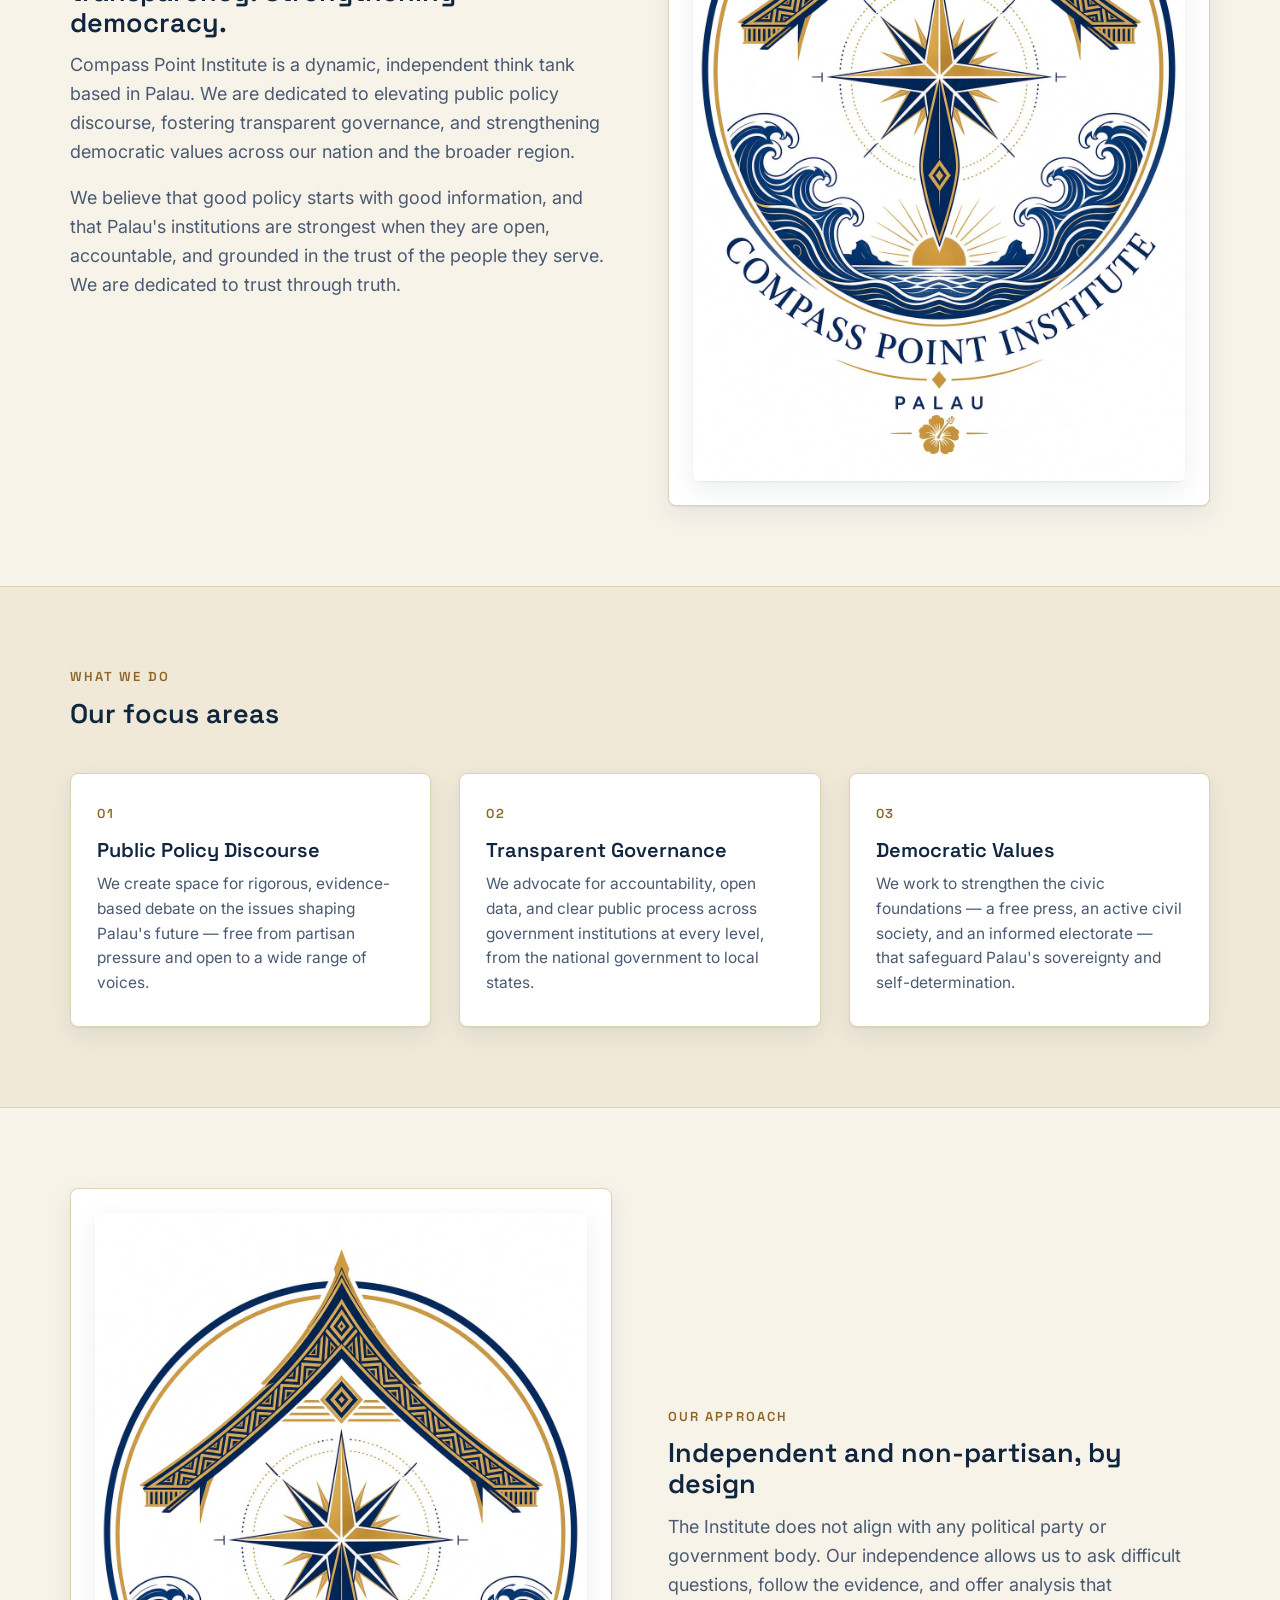
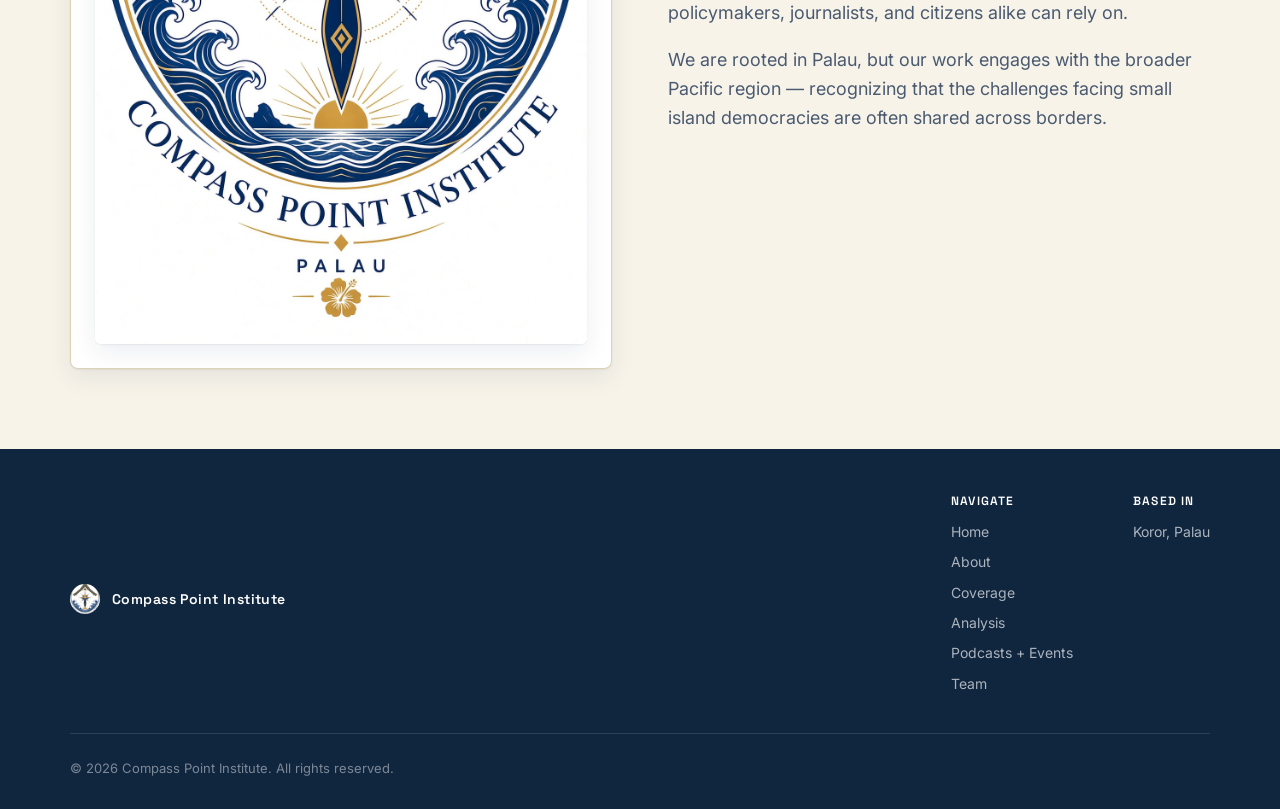
==== commit 38f14c1c: "Rename "CPI Podcast" nav tab to "Podcasts + Events" Updated in the nav and footer on every page and " ====
--- a/about.html
+++ b/about.html
@@ -22,7 +22,7 @@
     <ul class="nav-links">
       <li><a href="index.html" class="btn btn-gold nav-btn">Home</a></li>
       <li><a href="analysis.html" class="btn btn-gold nav-btn">Analysis</a></li>
-      <li><a href="podcast.html" class="btn btn-gold nav-btn">CPI Podcast</a></li>
+      <li><a href="podcast.html" class="btn btn-gold nav-btn">Podcasts + Events</a></li>
       <li><a href="index.html#coverage" class="btn btn-gold nav-btn">Coverage</a></li>
       <li><a href="about.html" class="btn btn-gold nav-btn">About</a></li>
       <li><a href="team.html" class="btn btn-gold nav-btn">Team</a></li>
@@ -127,7 +127,7 @@
           <a href="about.html">About</a>
           <a href="index.html#coverage">Coverage</a>
           <a href="analysis.html">Analysis</a>
-          <a href="podcast.html">CPI Podcast</a>
+          <a href="podcast.html">Podcasts + Events</a>
           <a href="team.html">Team</a>
         </div>
         <div class="footer-col">
--- a/styles.css
+++ b/styles.css
@@ -378,6 +378,11 @@
   overflow: hidden;
   box-shadow: var(--shadow);
   max-width: 720px;
+}
+.episode-list {
+  display: flex;
+  flex-direction: column;
+  gap: 32px;
 }
 .episode-video {
   position: relative;
